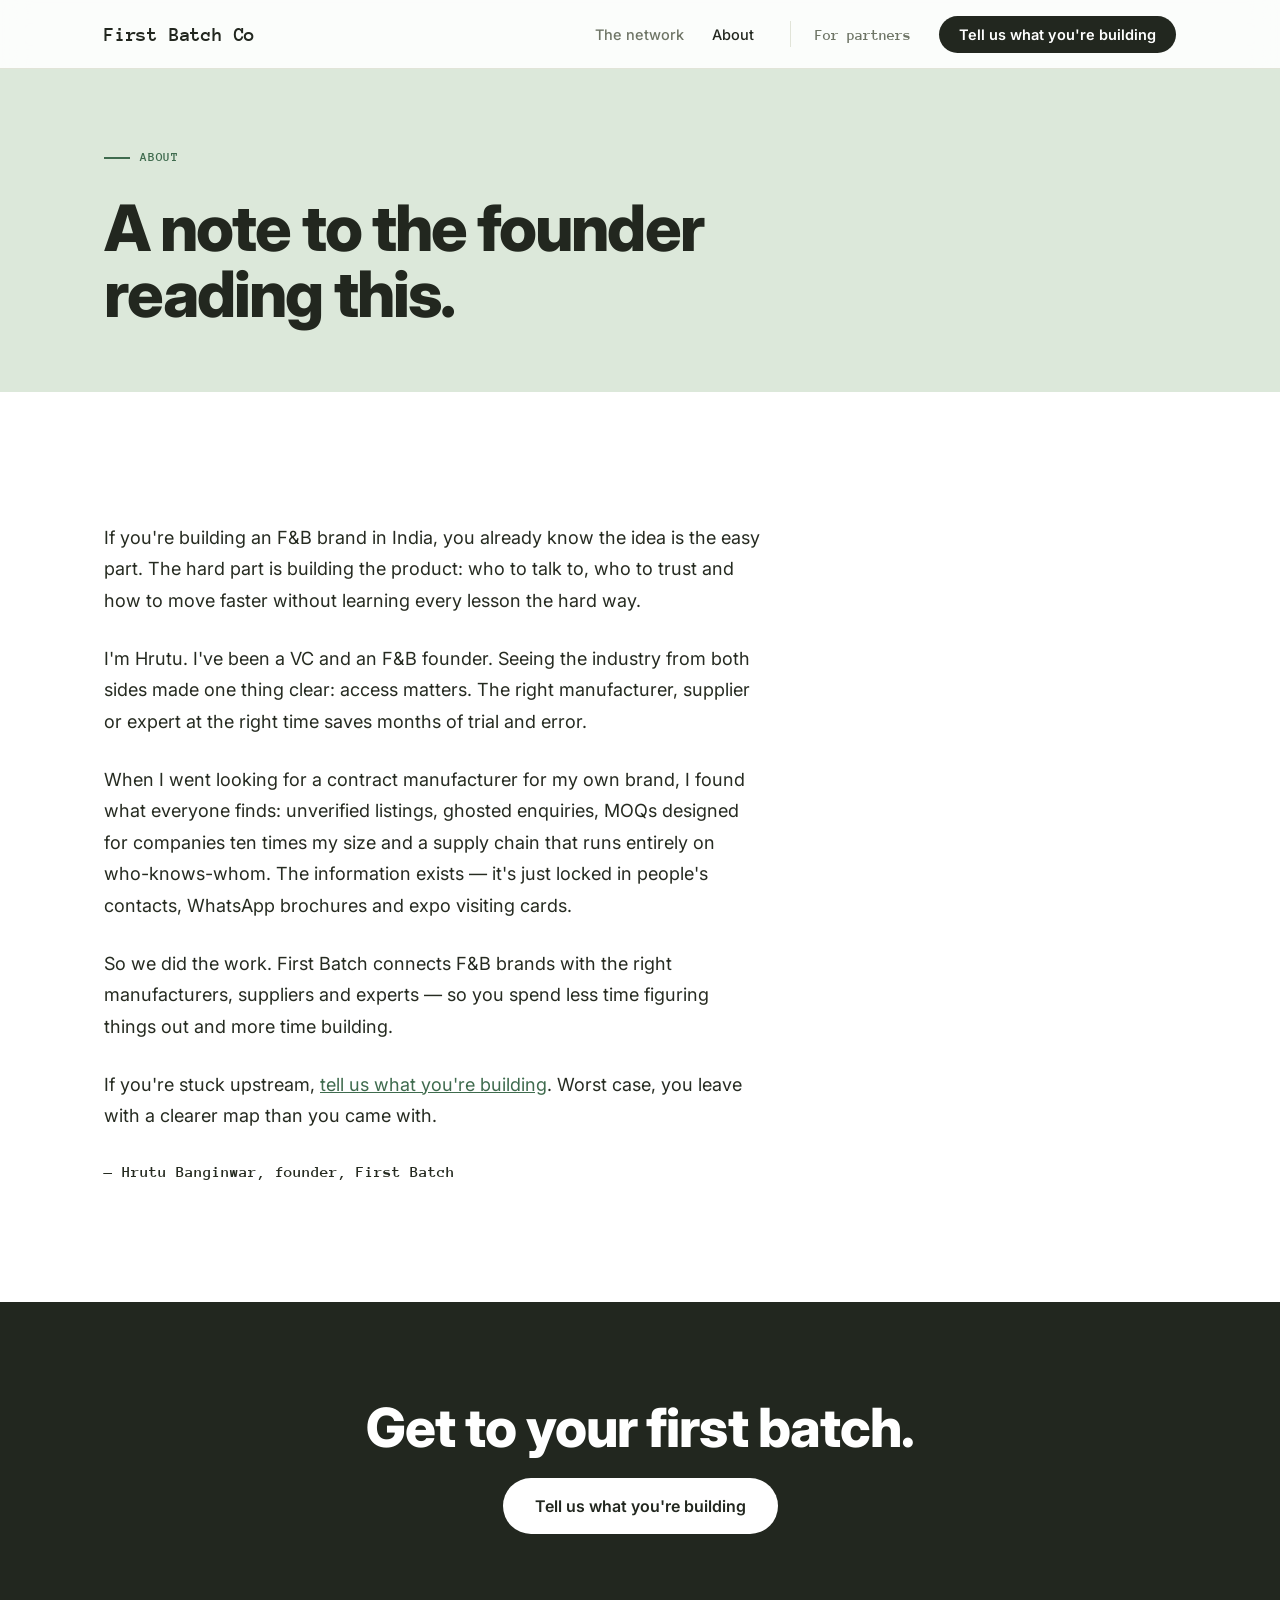
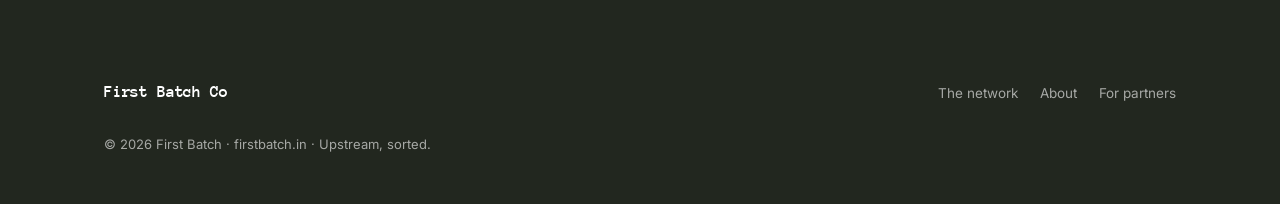
==== about.html @ 91beddd9 "Fresh Kitchen theme: sage/cream/clay palette + F&B hero illustration Reworks colors across all pages" ====
<!DOCTYPE html>
<html lang="en">
<head>
  <meta charset="UTF-8">
  <meta name="viewport" content="width=device-width, initial-scale=1.0">
  <title>About — First Batch</title>
  <meta name="description" content="Why First Batch exists — a note to the founder reading this.">
  <link rel="canonical" href="https://firstbatch.in/about">
  <link rel="preconnect" href="https://fonts.googleapis.com">
  <link rel="preconnect" href="https://fonts.gstatic.com" crossorigin>
  <link href="https://fonts.googleapis.com/css2?family=Anonymous+Pro:wght@400;700&family=Inter:wght@400;500;600;700;800&display=swap" rel="stylesheet">
  <link rel="stylesheet" href="style.css">
</head>
<body>

<nav class="nav">
  <div class="nav-inner">
    <a href="index.html" class="logo">First Batch Co</a>
    <button class="nav-toggle" onclick="toggleNav()" aria-label="Menu"><span></span><span></span><span></span></button>
    <ul class="nav-links" id="nav-links">
      <li><a href="network.html">The network</a></li>
      <li><a href="about.html" class="active">About</a></li>
      <li class="nav-partner"><a href="partners.html">For partners</a></li>
      <li><a href="start.html" class="nav-cta">Tell us what you're building</a></li>
    </ul>
  </div>
</nav>

<header class="hero page-hero">
  <div class="wrap">
    <div class="hero-kicker">About</div>
    <h1>A note to the founder reading this.</h1>
  </div>
</header>


<section class="section">
  <div class="wrap">
    <div class="prose">
      <p>If you're building an F&amp;B brand in India, you already know the idea is the easy part. The hard part is building the product: who to talk to, who to trust and how to move faster without learning every lesson the hard way.</p>
      <p>I'm Hrutu. I've been a VC and an F&amp;B founder. Seeing the industry from both sides made one thing clear: access matters. The right manufacturer, supplier or expert at the right time saves months of trial and error.</p>
      <p>When I went looking for a contract manufacturer for my own brand, I found what everyone finds: unverified listings, ghosted enquiries, MOQs designed for companies ten times my size and a supply chain that runs entirely on who-knows-whom. The information exists — it's just locked in people's contacts, WhatsApp brochures and expo visiting cards.</p>
      <p>So we did the work. First Batch connects F&amp;B brands with the right manufacturers, suppliers and experts — so you spend less time figuring things out and more time building.</p>
      <p>If you're stuck upstream, <a href="start.html" style="color:var(--accent)">tell us what you're building</a>. Worst case, you leave with a clearer map than you came with.</p>
      <p class="sig">— Hrutu Banginwar, founder, First Batch</p>
    </div>
  </div>
</section>

<section class="cta-band">
  <div class="wrap">
    <h2>Get to your first batch.</h2>
    <a href="start.html" class="btn btn-primary">Tell us what you're building</a>
  </div>
</section>

<footer class="footer">
  <div class="wrap footer-inner">
    <a href="index.html" class="logo">First Batch Co</a>
    <ul class="footer-links">
      <li><a href="network.html">The network</a></li>
      <li><a href="about.html">About</a></li>
      <li><a href="partners.html">For partners</a></li>
    </ul>
    <p class="footer-note">© 2026 First Batch · firstbatch.in · Upstream, sorted.</p>
  </div>
</footer>

<script src="app.js"></script>
</body>
</html>
---- style.css ----
/* ============================================================
   FIRST BATCH CO — style.css
   Type + hierarchy borrowed from grabbly.in (Inter, 800 heads,
   black on white/cream, pill buttons). Logo: Anonymous Pro.
   Theme: "Fresh Kitchen" — sage, cream, charcoal, clay accent.
   ============================================================ */

:root {
  --black:       #22271F;
  --text:        #262B21;
  --muted:       #6E7566;
  --border:      #E1E4D8;
  --white:       #FFFFFF;
  --cream:       #F5F3EA;   /* neutral for small UI bits (badges, row hover) */
  --coral:       #DCE8DA;   /* hero + section wash (sage) */
  --accent:      #3F6B4E;   /* sage green */
  --accent-soft: #E4EEE1;   /* light sage tint */
  --clay:        #9A5236;   /* cert badges, warm contrast to sage */
  --yellow:      #E3A93B;   /* turmeric — sparing highlight use */
  --butter:      #F1E7C9;   /* pillar tints */
  --peach:       #F3DAC9;
  --mint:        #DCEBDB;
  --lilac:       #DCE6E8;
  --radius-card: 20px;
  --radius-btn:  50px;
  --shadow:       0 2px 20px rgba(0,0,0,0.08);
  --shadow-hover: 0 16px 48px rgba(0,0,0,0.14);
  --font-body: 'Inter', -apple-system, BlinkMacSystemFont, sans-serif;
  --font-logo: 'Anonymous Pro', 'Courier New', monospace;
}

* { margin: 0; padding: 0; box-sizing: border-box; }
html { font-size: 16px; scroll-behavior: smooth; }

body {
  font-family: var(--font-body);
  color: var(--text);
  background: var(--white);
  line-height: 1.65;
  -webkit-font-smoothing: antialiased;
}

::selection { background: var(--black); color: var(--white); }

.wrap { max-width: 1120px; margin: 0 auto; padding: 0 24px; }

h1 { font-size: clamp(44px, 7.5vw, 84px); font-weight: 800; line-height: 1.04; letter-spacing: -0.03em; color: var(--black); }
h2 { font-size: clamp(32px, 4.5vw, 54px); font-weight: 800; line-height: 1.1; letter-spacing: -0.02em; color: var(--black); }
h3 { font-size: clamp(18px, 2vw, 22px); font-weight: 700; line-height: 1.25; color: var(--black); }
p  { font-size: 16px; line-height: 1.65; }

a { color: inherit; }
button { border: none; cursor: pointer; font-family: inherit; background: none; }
input, select, textarea { font-family: inherit; }

/* ── NAV ───────────────────────────────────────────────────── */
.nav {
  position: fixed; top: 0; left: 0; right: 0; z-index: 100;
  background: rgba(255,255,255,0.88);
  backdrop-filter: blur(14px);
  -webkit-backdrop-filter: blur(14px);
  border-bottom: 1px solid var(--border);
}
.nav-inner {
  max-width: 1120px; margin: 0 auto; padding: 0 24px;
  height: 68px; display: flex; align-items: center; justify-content: space-between;
}
.logo {
  font-family: var(--font-logo); font-weight: 700; font-size: 20px;
  color: var(--black); text-decoration: none; letter-spacing: -0.01em;
  white-space: nowrap;
}
.nav-links { display: flex; align-items: center; gap: 28px; list-style: none; }
.nav-links a {
  color: var(--muted); text-decoration: none; font-size: 14.5px; font-weight: 500;
  transition: color .15s;
}
.nav-links a:hover, .nav-links a.active { color: var(--black); }
.nav-cta {
  background: var(--black); color: var(--white) !important;
  padding: 10px 20px; border-radius: var(--radius-btn); font-weight: 600 !important;
  transition: transform .15s, background .15s !important;
}
.nav-cta:hover { background: #333; transform: translateY(-1px); }
.nav-partner {
  border-left: 1px solid var(--border);
  padding-left: 24px; margin-left: 8px;
}
.nav-partner a { font-family: var(--font-logo); font-weight: 700; }

.nav-toggle { display: none; width: 40px; height: 40px; position: relative; }
.nav-toggle span {
  display: block; width: 22px; height: 2px; background: var(--black);
  margin: 5px auto;
}

/* ── BUTTONS ───────────────────────────────────────────────── */
.btn {
  display: inline-block; font-weight: 600; font-size: 16px;
  text-decoration: none; border-radius: var(--radius-btn);
  padding: 15px 32px; transition: transform .15s, background .15s, box-shadow .15s;
}
.btn-primary { background: var(--black); color: var(--white); }
.btn-primary:hover { background: #333; transform: translateY(-2px); box-shadow: var(--shadow-hover); }
.btn-ghost {
  background: transparent; color: var(--black);
  box-shadow: inset 0 0 0 1.5px var(--black);
}
.btn-ghost:hover { background: var(--black); color: var(--white); }

/* ── HERO ──────────────────────────────────────────────────── */
.hero {
  background: var(--coral);
  padding: 160px 0 90px;
  border-bottom: none;
}
.hero .hero-sub { color: rgba(17,17,17,0.62); }
.hero-grid {
  display: grid; grid-template-columns: 1.15fr 0.85fr;
  gap: 48px; align-items: center;
}
.hero-kicker {
  display: inline-flex; align-items: center; gap: 10px;
  font-family: var(--font-logo);
  font-size: 13px; font-weight: 700; letter-spacing: 0.06em; text-transform: uppercase;
  color: var(--accent); margin-bottom: 26px;
}
.hero-kicker::before { content: ''; width: 26px; height: 2px; background: var(--accent); }
.hero h1 em { font-style: normal; color: var(--accent); }
.hero-sub {
  font-size: clamp(1.02rem, 1.8vw, 1.2rem); color: var(--muted);
  max-width: 600px; margin: 26px 0 38px;
}
.hero-actions { display: flex; gap: 14px; flex-wrap: wrap; }
.hero-art { display: flex; justify-content: center; }
.hero-art svg { width: 100%; max-width: 420px; height: auto; }

/* Page hero (inner pages) */
.page-hero { padding: 140px 0 64px; }
.page-hero h1 { font-size: clamp(38px, 5.5vw, 64px); max-width: 820px; }
.page-hero .hero-sub { margin-bottom: 0; }

/* ── SECTIONS ──────────────────────────────────────────────── */
.section { padding: 90px 0; }
.section-cream { background: var(--coral); }
.section-kicker {
  font-family: var(--font-logo);
  font-size: 13px; font-weight: 700; letter-spacing: 0.06em; text-transform: uppercase;
  color: var(--accent); margin-bottom: 16px;
}
.section h2 { max-width: 720px; margin-bottom: 18px; }
.section-lead { font-size: 1.12rem; color: var(--muted); max-width: 620px; margin-bottom: 28px; }
.pillar-note { margin-top: 32px; font-size: 1rem; color: var(--muted); }
.pillar-note a { color: var(--accent); font-weight: 600; text-decoration: none; }
.pillar-note a:hover { text-decoration: underline; }

/* ── PILLAR FLOW (homepage) ────────────────────────────────── */
.pillar-flow {
  display: grid; grid-template-columns: repeat(4, 1fr); gap: 18px; margin-top: 56px;
}
.pillar {
  background: var(--white); border: 1px solid var(--border); border-radius: var(--radius-card);
  padding: 30px 26px; position: relative; transition: box-shadow .2s, transform .2s;
}
.pillar:hover { box-shadow: var(--shadow-hover); transform: translateY(-4px); }
.pillar--butter { background: var(--butter); border: none; }
.pillar--peach  { background: var(--peach);  border: none; }
.pillar--mint   { background: var(--mint);   border: none; }
.pillar--lilac  { background: var(--lilac);  border: none; }
.pillar-icon { margin-bottom: 18px; }
.pillar-icon svg { width: 44px; height: 44px; }
.pillar-step {
  font-family: var(--font-logo); font-size: 12.5px; font-weight: 700;
  color: var(--accent); letter-spacing: 0.05em; margin-bottom: 10px;
}
.pillar h3 { font-size: 1.1rem; margin-bottom: 10px; }
.pillar p { font-size: 14px; color: var(--muted); line-height: 1.55; }
.pillar-arrow {
  position: absolute; right: -16px; top: 50%; transform: translateY(-50%);
  color: var(--accent); font-size: 18px; z-index: 2; font-weight: 700;
}

/* ── PROOF CARDS ───────────────────────────────────────────── */
.proof-grid { display: grid; grid-template-columns: repeat(3, 1fr); gap: 20px; margin-top: 52px; }
.proof-card {
  background: var(--white); border: 1px solid var(--border); border-radius: var(--radius-card);
  padding: 32px 28px; box-shadow: var(--shadow);
}
.proof-card.pillar--butter { background: var(--butter); border: none; }
.proof-card.pillar--peach  { background: var(--peach);  border: none; }
.proof-card.pillar--mint   { background: var(--mint);   border: none; }
.proof-card.pillar--lilac  { background: var(--lilac);  border: none; }
.proof-tag {
  display: inline-block; font-family: var(--font-logo);
  font-size: 12px; font-weight: 700; letter-spacing: 0.04em;
  text-transform: uppercase; color: var(--accent); background: var(--accent-soft);
  padding: 4px 12px; border-radius: var(--radius-btn); margin-bottom: 18px;
}
.proof-card h3 { font-size: 1.12rem; margin-bottom: 10px; }
.proof-card p { font-size: 14.5px; color: var(--muted); }

/* ── LANES (What We Do) ────────────────────────────────────── */
.lane {
  display: grid; grid-template-columns: 110px 1fr; gap: 32px;
  padding: 48px 0; border-top: 1px solid var(--border);
  align-items: start;
}
.lane:last-of-type { border-bottom: 1px solid var(--border); }
.lane-icon svg { width: 56px; height: 56px; }
.lane-num {
  font-family: var(--font-logo); font-size: 15px; font-weight: 700;
  color: var(--accent); margin-top: 10px;
}
.lane h3 { font-size: 1.55rem; font-weight: 800; letter-spacing: -0.01em; margin-bottom: 12px; }
.lane p { font-size: 1.05rem; color: var(--muted); max-width: 640px; }

/* ── STEPS (How It Works) ──────────────────────────────────── */
.steps { display: grid; grid-template-columns: repeat(3, 1fr); gap: 20px; margin-top: 56px; }
.step {
  background: var(--white); border: 1px solid var(--border); border-radius: var(--radius-card);
  padding: 36px 30px; box-shadow: var(--shadow);
}
.step-num {
  width: 46px; height: 46px; border-radius: 14px; background: var(--black);
  color: var(--white); font-family: var(--font-logo); font-weight: 700; font-size: 20px;
  display: flex; align-items: center; justify-content: center; margin-bottom: 22px;
}
.step h3 { font-size: 1.25rem; margin-bottom: 12px; }
.step p { font-size: 15px; color: var(--muted); }

.callout {
  margin-top: 48px; padding: 32px 36px; border-radius: var(--radius-card);
  background: var(--accent-soft); border: 1px solid #C9DDC6;
  font-size: 1.2rem; font-weight: 600; letter-spacing: -0.01em;
  color: var(--black); max-width: 760px;
}

/* ── STATS BAND ────────────────────────────────────────────── */
.stats-band {
  display: grid; grid-template-columns: repeat(4, 1fr); gap: 20px; margin-top: 52px;
}
.stat { border-left: 3px solid var(--accent); padding-left: 20px; }
.stat-num { font-family: var(--font-logo); font-size: 2.5rem; font-weight: 700; line-height: 1.1; color: var(--black); }
.stat-label { font-size: 14px; color: var(--muted); margin-top: 4px; }

/* ── META CHIPS ────────────────────────────────────────────── */
.meta-chips { display: flex; flex-wrap: wrap; gap: 10px; margin-top: 28px; }
.meta-chip {
  font-size: 13.5px; font-weight: 500; padding: 8px 16px; border-radius: var(--radius-btn);
  border: 1px solid var(--border); background: var(--white); color: var(--muted);
}

/* ── TABLE + DATABASE ──────────────────────────────────────── */
.db-toolbar {
  display: flex; align-items: center; justify-content: space-between;
  gap: 16px; flex-wrap: wrap; margin: 40px 0 18px;
}
.filters { display: flex; gap: 10px; flex-wrap: wrap; }
.filter-dropdown { position: relative; }
.filter-btn {
  font-size: 14px; font-weight: 500;
  background: var(--white); border: 1px solid var(--border); border-radius: var(--radius-btn);
  padding: 9px 18px; display: flex; align-items: center; gap: 8px;
  transition: border-color .15s;
}
.filter-btn:hover, .filter-btn.active { border-color: var(--black); }
.filter-badge {
  background: var(--accent); color: var(--white); font-size: 11px; font-weight: 700;
  border-radius: var(--radius-btn); padding: 1px 7px;
}
.fchev { font-size: 10px; color: var(--muted); }
.filter-panel {
  display: none; position: absolute; top: calc(100% + 8px); left: 0; z-index: 50;
  background: var(--white); border: 1px solid var(--border); border-radius: 14px;
  box-shadow: var(--shadow-hover); padding: 8px; min-width: 230px;
  max-height: 320px; overflow-y: auto;
}
.filter-panel.open { display: block; }
.filter-item {
  display: flex; align-items: center; gap: 10px; padding: 8px 12px;
  font-size: 14px; border-radius: 8px; cursor: pointer;
}
.filter-item:hover { background: var(--cream); }
.filter-checkbox {
  width: 16px; height: 16px; border: 1.5px solid var(--border); border-radius: 4px;
  flex-shrink: 0; transition: background .1s, border-color .1s;
}
.filter-item.selected .filter-checkbox { background: var(--accent); border-color: var(--accent); }
.count-label { font-size: 14px; color: var(--muted); }

.table-wrap {
  position: relative; background: var(--white); border: 1px solid var(--border);
  border-radius: var(--radius-card); overflow: auto; max-height: 640px;
}
.table-locked { max-height: 460px; overflow: hidden; }
.table-locked table { filter: blur(5px); pointer-events: none; user-select: none; }

table { width: 100%; border-collapse: collapse; font-size: 13.5px; min-width: 1000px; }
thead th {
  position: sticky; top: 0; background: var(--black); color: var(--white);
  font-family: var(--font-logo); font-size: 12px; font-weight: 700;
  letter-spacing: 0.05em; text-transform: uppercase;
  text-align: left; padding: 14px 16px; white-space: nowrap; z-index: 5;
}
tbody td { padding: 14px 16px; border-top: 1px solid var(--border); vertical-align: top; }
tbody tr:hover { background: var(--cream); }
.td-name { font-weight: 600; min-width: 180px; }
.td-location { white-space: nowrap; }
.td-website a { color: var(--accent); text-decoration: none; }
.td-website a:hover { text-decoration: underline; }

.badge {
  display: inline-block; font-size: 11.5px; font-weight: 500;
  background: var(--cream); border: 1px solid var(--border);
  border-radius: var(--radius-btn); padding: 2px 9px; margin: 2px 3px 2px 0; white-space: nowrap;
}
.badge.type { background: var(--accent-soft); border-color: transparent; color: var(--accent); font-weight: 600; }
.badge.cert { background: #F4E9E1; border-color: #E3CFC2; color: var(--clay); }

#table-loading { padding: 60px; text-align: center; color: var(--muted); }

.lock-overlay {
  position: absolute; inset: 0; z-index: 10;
  display: flex; flex-direction: column; align-items: center; justify-content: center;
  gap: 18px; text-align: center; padding: 32px;
  background: linear-gradient(180deg, rgba(245,243,234,0.3), rgba(245,243,234,0.94) 70%);
}
.lock-overlay.hidden { display: none; }
.lock-overlay h3 { font-size: 1.5rem; font-weight: 800; }
.lock-overlay p { color: var(--muted); max-width: 400px; font-size: 15px; }

/* ── MODAL ─────────────────────────────────────────────────── */
.modal-overlay {
  position: fixed; inset: 0; z-index: 200; display: none;
  align-items: center; justify-content: center; padding: 24px;
  background: rgba(17,17,17,0.55); backdrop-filter: blur(6px);
}
.modal-overlay.active { display: flex; }
.modal {
  background: var(--white); border-radius: var(--radius-card); padding: 40px;
  width: 100%; max-width: 460px; position: relative;
}
.modal h4 { font-size: 1.5rem; font-weight: 800; letter-spacing: -0.01em; margin-bottom: 6px; }
.modal-sub { font-size: 14.5px; color: var(--muted); margin-bottom: 24px; }
.modal-close {
  position: absolute; top: 18px; right: 18px;
  font-size: 22px; color: var(--muted); line-height: 1;
}

/* ── FORMS ─────────────────────────────────────────────────── */
.field { margin-bottom: 18px; }
.field label { display: block; font-size: 13.5px; font-weight: 600; margin-bottom: 7px; }
.input-field, .field textarea, .field select {
  width: 100%; font-size: 15px;
  padding: 12px 14px; border: 1.5px solid var(--border); border-radius: 12px;
  background: var(--white); transition: border-color .15s; color: var(--text);
}
.input-field:focus, .field textarea:focus, .field select:focus {
  outline: none; border-color: var(--black);
}
.input-field.has-error { border-color: #C0392B; }
.field-error { display: none; font-size: 12.5px; color: #C0392B; margin-top: 5px; }
.field-error.show { display: block; }
.btn-submit { width: 100%; margin-top: 6px; }
.hp-wrap {
  position: absolute; left: -9999px; top: auto;
  width: 1px; height: 1px; overflow: hidden;
}
.btn-submit:disabled { opacity: 0.6; cursor: default; transform: none; }

.success-state { text-align: center; padding: 24px 0; }
.success-check {
  width: 56px; height: 56px; border-radius: 50%; background: var(--accent);
  color: var(--white); font-size: 26px; display: flex; align-items: center;
  justify-content: center; margin: 0 auto 18px;
}
.success-state h4 { font-size: 1.4rem; font-weight: 800; margin-bottom: 6px; }
.success-state p { color: var(--muted); font-size: 15px; }

.form-card {
  background: var(--white); border: 1px solid var(--border); border-radius: var(--radius-card);
  padding: 44px; max-width: 620px; margin-top: 48px; box-shadow: var(--shadow);
}

/* ── PROSE (About) ─────────────────────────────────────────── */
.prose { max-width: 660px; margin-top: 40px; }
.prose p { font-size: 1.13rem; line-height: 1.75; margin-bottom: 26px; }
.prose .sig { font-family: var(--font-logo); font-weight: 700; font-size: 1.02rem; }

/* ── CTA BAND ──────────────────────────────────────────────── */
.cta-band {
  background: var(--black); color: var(--white);
  padding: 96px 0; text-align: center;
}
.cta-band h2 { color: var(--white); margin: 0 auto 20px; }
.cta-band p { color: rgba(255,255,255,0.65); font-size: 1.1rem; max-width: 480px; margin: 0 auto 36px; }
.cta-band .btn-primary { background: var(--white); color: var(--black); }
.cta-band .btn-primary:hover { background: var(--cream); }

/* ── FOOTER ────────────────────────────────────────────────── */
.footer { background: var(--black); color: rgba(255,255,255,0.6); padding: 48px 0; }
.footer .logo { color: var(--white); font-size: 17px; }
.footer-inner { display: flex; justify-content: space-between; align-items: center; flex-wrap: wrap; gap: 20px; }
.footer-links { display: flex; gap: 22px; list-style: none; }
.footer-links a { color: rgba(255,255,255,0.6); text-decoration: none; font-size: 13.5px; }
.footer-links a:hover { color: var(--white); }
.footer-note { font-size: 13px; width: 100%; margin-top: 8px; }

/* ── RESPONSIVE ────────────────────────────────────────────── */
@media (max-width: 900px) {
  .pillar-flow, .steps, .proof-grid { grid-template-columns: 1fr 1fr; }
  .pillar-arrow { display: none; }
  .stats-band { grid-template-columns: 1fr 1fr; gap: 32px 20px; }
  .hero-grid { grid-template-columns: 1fr; }
  .hero-art { order: -1; }
  .hero-art svg { max-width: 300px; }
}

@media (max-width: 640px) {
  .nav-links {
    display: none; position: absolute; top: 68px; left: 0; right: 0;
    background: var(--white); flex-direction: column; align-items: flex-start;
    padding: 20px 24px 28px; gap: 18px; border-bottom: 1px solid var(--border);
  }
  .nav-links.open { display: flex; }
  .nav-toggle { display: block; }
  .nav-partner { border-left: none; padding-left: 0; margin-left: 0; }
  .pillar-flow, .steps, .proof-grid { grid-template-columns: 1fr; }
  .lane { grid-template-columns: 1fr; gap: 12px; padding: 36px 0; }
  .hero { padding: 120px 0 64px; }
  .page-hero { padding: 110px 0 48px; }
  .section { padding: 64px 0; }
  .form-card { padding: 28px 22px; }
  .modal { padding: 30px 22px; }
}
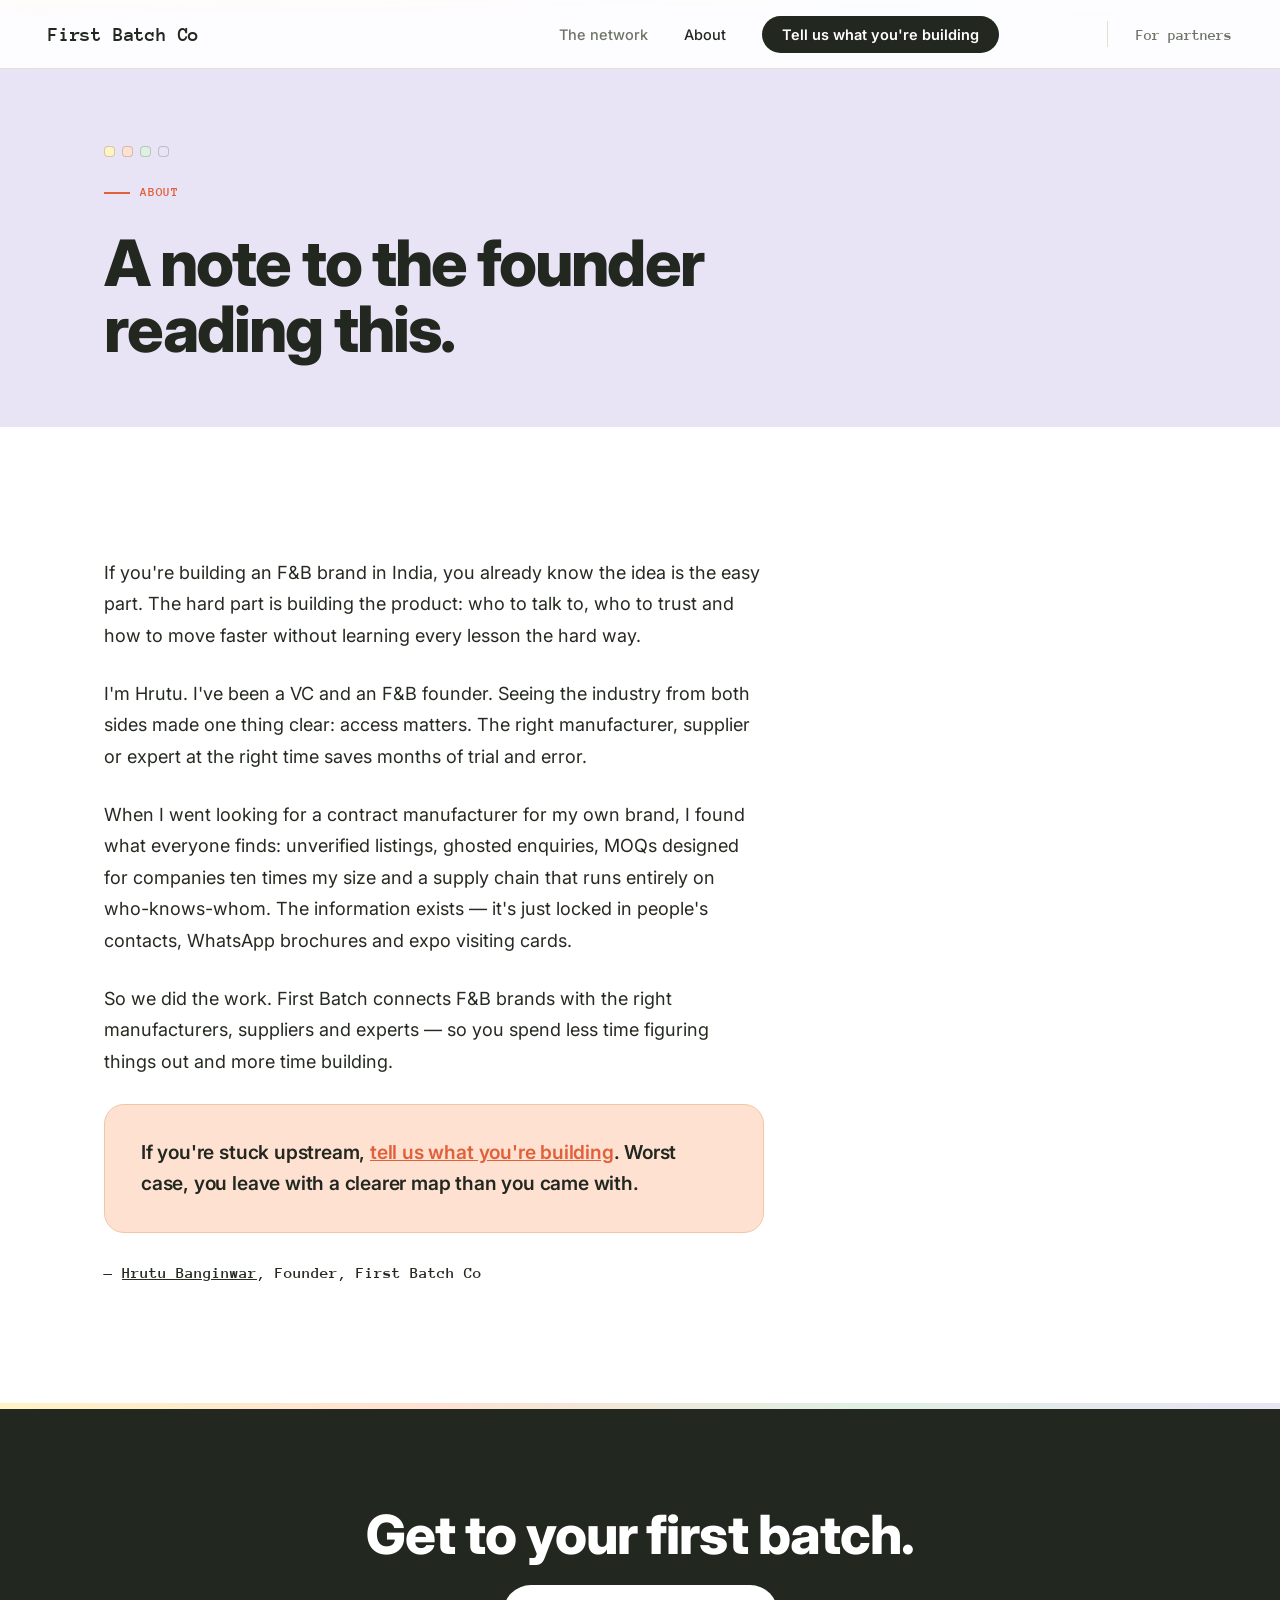
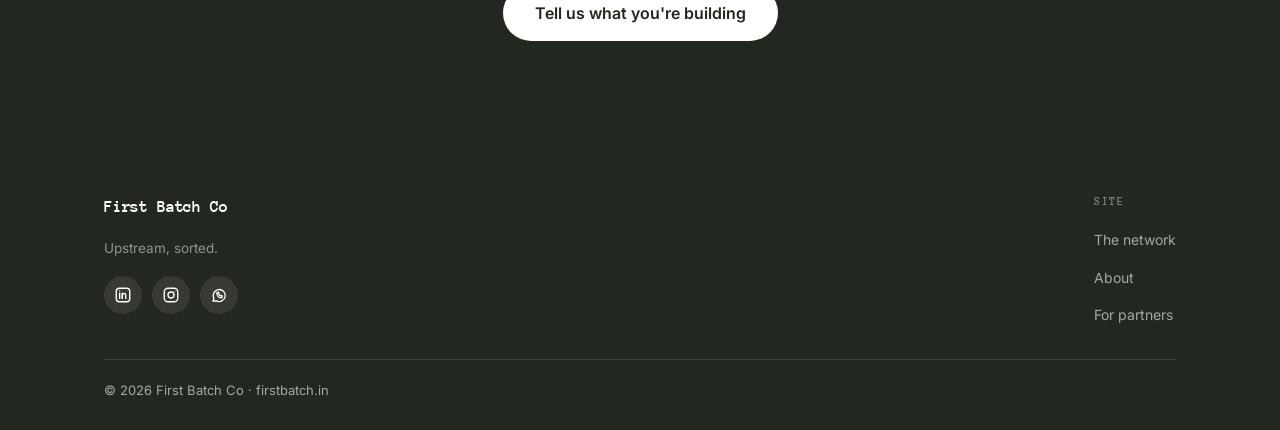
==== commit c876ce74: "Mixed Batch theme: four-color palette, redesigned hero, nav/footer restructure - Rebuild palette aro" ====
--- a/about.html
+++ b/about.html
@@ -20,14 +20,15 @@
     <ul class="nav-links" id="nav-links">
       <li><a href="network.html">The network</a></li>
       <li><a href="about.html" class="active">About</a></li>
+      <li><a href="start.html" class="nav-cta">Tell us what you're building</a></li>
       <li class="nav-partner"><a href="partners.html">For partners</a></li>
-      <li><a href="start.html" class="nav-cta">Tell us what you're building</a></li>
     </ul>
   </div>
 </nav>
 
-<header class="hero page-hero">
+<header class="hero page-hero wash-lilac">
   <div class="wrap">
+    <div class="mix-dots"><span></span><span></span><span></span><span></span></div>
     <div class="hero-kicker">About</div>
     <h1>A note to the founder reading this.</h1>
   </div>
@@ -41,8 +42,8 @@
       <p>I'm Hrutu. I've been a VC and an F&amp;B founder. Seeing the industry from both sides made one thing clear: access matters. The right manufacturer, supplier or expert at the right time saves months of trial and error.</p>
       <p>When I went looking for a contract manufacturer for my own brand, I found what everyone finds: unverified listings, ghosted enquiries, MOQs designed for companies ten times my size and a supply chain that runs entirely on who-knows-whom. The information exists — it's just locked in people's contacts, WhatsApp brochures and expo visiting cards.</p>
       <p>So we did the work. First Batch connects F&amp;B brands with the right manufacturers, suppliers and experts — so you spend less time figuring things out and more time building.</p>
-      <p>If you're stuck upstream, <a href="start.html" style="color:var(--accent)">tell us what you're building</a>. Worst case, you leave with a clearer map than you came with.</p>
-      <p class="sig">— Hrutu Banginwar, founder, First Batch</p>
+      <div class="callout" style="margin: 8px 0 26px;">If you're stuck upstream, <a href="start.html" style="color:var(--accent)">tell us what you're building</a>. Worst case, you leave with a clearer map than you came with.</div>
+      <p class="sig">— <a href="https://www.linkedin.com/in/hrutu-banginwar/" target="_blank" rel="noopener" style="color:inherit">Hrutu Banginwar</a>, Founder, First Batch Co</p>
     </div>
   </div>
 </section>
@@ -55,14 +56,33 @@
 </section>
 
 <footer class="footer">
-  <div class="wrap footer-inner">
-    <a href="index.html" class="logo">First Batch Co</a>
-    <ul class="footer-links">
-      <li><a href="network.html">The network</a></li>
-      <li><a href="about.html">About</a></li>
-      <li><a href="partners.html">For partners</a></li>
-    </ul>
-    <p class="footer-note">© 2026 First Batch · firstbatch.in · Upstream, sorted.</p>
+  <div class="wrap">
+    <div class="footer-inner">
+      <div class="footer-brand">
+        <a href="index.html" class="logo">First Batch Co</a>
+        <p class="footer-tag">Upstream, sorted.</p>
+        <div class="footer-social">
+          <a href="https://www.linkedin.com/in/hrutu-banginwar/" target="_blank" rel="noopener" class="social-chip chip-linkedin" aria-label="LinkedIn">
+            <svg viewBox="0 0 24 24" fill="none" stroke="currentColor" stroke-width="1.8" stroke-linecap="round" stroke-linejoin="round"><rect x="3" y="3" width="18" height="18" rx="4"/><line x1="7.5" y1="9.5" x2="7.5" y2="16.5"/><circle cx="7.5" cy="6.5" r="0.9" fill="currentColor" stroke="none"/><path d="M11 16.5v-4.2a2.3 2.3 0 0 1 4.6 0v4.2"/><line x1="11" y1="9.5" x2="11" y2="16.5"/></svg>
+          </a>
+          <a href="https://www.instagram.com/hrutu.firstbatch/" target="_blank" rel="noopener" class="social-chip chip-instagram" aria-label="Instagram">
+            <svg viewBox="0 0 24 24" fill="none" stroke="currentColor" stroke-width="1.8" stroke-linecap="round" stroke-linejoin="round"><rect x="3" y="3" width="18" height="18" rx="5"/><circle cx="12" cy="12" r="4"/><circle cx="17" cy="7" r="0.8" fill="currentColor" stroke="none"/></svg>
+          </a>
+          <a href="https://wa.me/918010231914" target="_blank" rel="noopener" class="social-chip chip-whatsapp" aria-label="WhatsApp">
+            <svg viewBox="0 0 24 24" fill="none" stroke="currentColor" stroke-width="1.8" stroke-linecap="round" stroke-linejoin="round"><path d="M4 20l1.2-3.6A8 8 0 1 1 8.6 19.8L4 20Z"/><path d="M9.2 9.6c0 3.4 2.7 6.1 6 6.1c.4 0 .7-.2.8-.6l.3-1c.1-.4-.1-.7-.4-.9l-1-.6c-.3-.2-.7-.1-.9.1l-.3.4c-.9-.5-1.6-1.2-2.1-2.1l.4-.3c.2-.2.3-.6.1-.9l-.6-1c-.2-.3-.5-.5-.9-.4l-1 .3c-.4.1-.6.4-.6.8Z"/></svg>
+          </a>
+        </div>
+      </div>
+      <div>
+        <div class="footer-nav-title">Site</div>
+        <ul class="footer-links">
+          <li><a href="network.html">The network</a></li>
+          <li><a href="about.html">About</a></li>
+          <li><a href="partners.html">For partners</a></li>
+        </ul>
+      </div>
+    </div>
+    <p class="footer-note">© 2026 First Batch Co · firstbatch.in</p>
   </div>
 </footer>
 
--- a/style.css
+++ b/style.css
@@ -2,25 +2,32 @@
    FIRST BATCH CO — style.css
    Type + hierarchy borrowed from grabbly.in (Inter, 800 heads,
    black on white/cream, pill buttons). Logo: Anonymous Pro.
-   Theme: "Fresh Kitchen" — sage, cream, charcoal, clay accent.
+   Theme: "Mixed Batch" — four vivid tints (butter/peach/mint/
+   lilac) used as the theme across all pages, not one repeated
+   accent. Each page/section picks one of the four washes;
+   pillar cards and hero imagery show all four together.
    ============================================================ */
 
 :root {
   --black:       #22271F;
   --text:        #262B21;
   --muted:       #6E7566;
-  --border:      #E1E4D8;
+  --border:      #E7E0CC;
   --white:       #FFFFFF;
-  --cream:       #F5F3EA;   /* neutral for small UI bits (badges, row hover) */
-  --coral:       #DCE8DA;   /* hero + section wash (sage) */
-  --accent:      #3F6B4E;   /* sage green */
-  --accent-soft: #E4EEE1;   /* light sage tint */
-  --clay:        #9A5236;   /* cert badges, warm contrast to sage */
-  --yellow:      #E3A93B;   /* turmeric — sparing highlight use */
-  --butter:      #F1E7C9;   /* pillar tints */
-  --peach:       #F3DAC9;
-  --mint:        #DCEBDB;
-  --lilac:       #DCE6E8;
+  --cream:       #FCF8ED;   /* neutral for small UI bits (badges, row hover) */
+  --coral:       #FFE1D1;   /* legacy alias, kept = peach */
+  --accent:      #E0603A;   /* generic inline links / default kicker */
+  --accent-soft: #FFE1D1;   /* light peach tint */
+  --clay:        #9A5236;   /* cert badges */
+  --yellow:      #FFDE45;
+  --butter:      #FFF3C4;   /* the four core tints — used as page/section washes */
+  --peach:       #FFE1D1;
+  --mint:        #DFF0E2;
+  --lilac:       #E8E3F5;
+  --accent-butter: #C9971A; /* mustard */
+  --accent-peach:  #E0603A; /* coral/tomato */
+  --accent-mint:   #2F8F5B; /* grass green */
+  --accent-lilac:  #7C6BC4; /* violet */
   --radius-card: 20px;
   --radius-btn:  50px;
   --shadow:       0 2px 20px rgba(0,0,0,0.08);
@@ -54,43 +61,108 @@
 input, select, textarea { font-family: inherit; }
 
 /* ── NAV ───────────────────────────────────────────────────── */
+/* ================= NAVBAR ================= */
+
 .nav {
-  position: fixed; top: 0; left: 0; right: 0; z-index: 100;
+  position: fixed;
+  top: 0;
+  left: 0;
+  right: 0;
+  z-index: 100;
   background: rgba(255,255,255,0.88);
   backdrop-filter: blur(14px);
   -webkit-backdrop-filter: blur(14px);
   border-bottom: 1px solid var(--border);
 }
-.nav-inner {
-  max-width: 1120px; margin: 0 auto; padding: 0 24px;
-  height: 68px; display: flex; align-items: center; justify-content: space-between;
-}
+
+.nav-inner{
+    width:100%;
+    max-width:none;
+    height:68px;
+
+    display:flex;
+    align-items:center;
+
+    padding:0 48px;
+}
+
 .logo {
-  font-family: var(--font-logo); font-weight: 700; font-size: 20px;
-  color: var(--black); text-decoration: none; letter-spacing: -0.01em;
+  font-family: var(--font-logo);
+  font-weight: 700;
+  font-size: 20px;
+  color: var(--black);
+  text-decoration: none;
+  letter-spacing: -0.01em;
   white-space: nowrap;
-}
-.nav-links { display: flex; align-items: center; gap: 28px; list-style: none; }
+  margin-right: auto;
+}
+
+.nav-links{
+    display:flex;
+    align-items:center;
+    list-style:none;
+
+    flex:1;
+
+    justify-content:flex-end;
+
+    gap:36px;
+
+    margin:0;
+    padding:0;
+    margin-left:220px;
+}
+
 .nav-links a {
-  color: var(--muted); text-decoration: none; font-size: 14.5px; font-weight: 500;
+  color: var(--muted);
+  text-decoration: none;
+  font-size: 14.5px;
+  font-weight: 500;
   transition: color .15s;
 }
-.nav-links a:hover, .nav-links a.active { color: var(--black); }
+
+.nav-links a:hover,
+.nav-links a.active {
+  color: var(--black);
+}
+
 .nav-cta {
-  background: var(--black); color: var(--white) !important;
-  padding: 10px 20px; border-radius: var(--radius-btn); font-weight: 600 !important;
+  background: var(--black);
+  color: var(--white) !important;
+  padding: 10px 20px;
+  border-radius: var(--radius-btn);
+  font-weight: 600 !important;
   transition: transform .15s, background .15s !important;
 }
-.nav-cta:hover { background: #333; transform: translateY(-1px); }
-.nav-partner {
-  border-left: 1px solid var(--border);
-  padding-left: 24px; margin-left: 8px;
-}
-.nav-partner a { font-family: var(--font-logo); font-weight: 700; }
-
-.nav-toggle { display: none; width: 40px; height: 40px; position: relative; }
+
+.nav-cta:hover {
+  background: #333;
+  transform: translateY(-1px);
+}
+
+.nav-partner{
+    margin-left:72px;
+    padding-left:28px;
+    border-left:1px solid var(--border);
+}
+
+.nav-partner a {
+  font-family: var(--font-logo);
+  font-weight: 700;
+}
+
+.nav-toggle {
+  display: none;
+  width: 40px;
+  height: 40px;
+  position: relative;
+}
+
 .nav-toggle span {
-  display: block; width: 22px; height: 2px; background: var(--black);
+  display: block;
+  width: 22px;
+  height: 2px;
+  background: var(--black);
   margin: 5px auto;
 }
 
@@ -110,11 +182,20 @@
 
 /* ── HERO ──────────────────────────────────────────────────── */
 .hero {
-  background: var(--coral);
+  background: var(--cream);
   padding: 160px 0 90px;
   border-bottom: none;
-}
-.hero .hero-sub { color: rgba(17,17,17,0.62); }
+  border-top: 6px solid;
+  border-image: linear-gradient(90deg, var(--butter), var(--peach), var(--mint), var(--lilac)) 1;
+}
+/* inner pages keep a tinted hero via wash-* classes */
+.hero .hero-sub { color: var(--muted); }
+.mix-dots { display: flex; gap: 7px; margin: 0 0 18px; }
+.mix-dots span { width: 11px; height: 11px; border-radius: 4px; border: 1px solid rgba(34,39,31,0.2); }
+.mix-dots span:nth-child(1) { background: var(--butter); }
+.mix-dots span:nth-child(2) { background: var(--peach); }
+.mix-dots span:nth-child(3) { background: var(--mint); }
+.mix-dots span:nth-child(4) { background: var(--lilac); }
 .hero-grid {
   display: grid; grid-template-columns: 1.15fr 0.85fr;
   gap: 48px; align-items: center;
@@ -140,9 +221,16 @@
 .page-hero h1 { font-size: clamp(38px, 5.5vw, 64px); max-width: 820px; }
 .page-hero .hero-sub { margin-bottom: 0; }
 
+/* Wash utilities — each page/section picks one of the four tints
+   instead of the whole site sharing a single accent wash. */
+.wash-butter { background: var(--butter) !important; }
+.wash-peach  { background: var(--peach)  !important; }
+.wash-mint   { background: var(--mint)   !important; }
+.wash-lilac  { background: var(--lilac)  !important; }
+
 /* ── SECTIONS ──────────────────────────────────────────────── */
 .section { padding: 90px 0; }
-.section-cream { background: var(--coral); }
+.section-cream { background: var(--cream); }
 .section-kicker {
   font-family: var(--font-logo);
   font-size: 13px; font-weight: 700; letter-spacing: 0.06em; text-transform: uppercase;
@@ -179,6 +267,11 @@
   position: absolute; right: -16px; top: 50%; transform: translateY(-50%);
   color: var(--accent); font-size: 18px; z-index: 2; font-weight: 700;
 }
+/* each pillar keeps its own accent instead of one repeated green */
+.pillar--butter .pillar-step, .pillar--butter .pillar-arrow { color: var(--accent-butter); }
+.pillar--peach  .pillar-step, .pillar--peach  .pillar-arrow { color: var(--accent-peach); }
+.pillar--mint   .pillar-step, .pillar--mint   .pillar-arrow { color: var(--accent-mint); }
+.pillar--lilac  .pillar-step, .pillar--lilac  .pillar-arrow { color: var(--accent-lilac); }
 
 /* ── PROOF CARDS ───────────────────────────────────────────── */
 .proof-grid { display: grid; grid-template-columns: repeat(3, 1fr); gap: 20px; margin-top: 52px; }
@@ -230,7 +323,7 @@
 
 .callout {
   margin-top: 48px; padding: 32px 36px; border-radius: var(--radius-card);
-  background: var(--accent-soft); border: 1px solid #C9DDC6;
+  background: var(--peach); border: 1px solid #F2C6A5;
   font-size: 1.2rem; font-weight: 600; letter-spacing: -0.01em;
   color: var(--black); max-width: 760px;
 }
@@ -240,6 +333,10 @@
   display: grid; grid-template-columns: repeat(4, 1fr); gap: 20px; margin-top: 52px;
 }
 .stat { border-left: 3px solid var(--accent); padding-left: 20px; }
+.stat:nth-child(4n+1) { border-color: var(--accent-butter); }
+.stat:nth-child(4n+2) { border-color: var(--accent-mint); }
+.stat:nth-child(4n+3) { border-color: var(--accent-lilac); }
+.stat:nth-child(4n)   { border-color: var(--accent-peach); }
 .stat-num { font-family: var(--font-logo); font-size: 2.5rem; font-weight: 700; line-height: 1.1; color: var(--black); }
 .stat-label { font-size: 14px; color: var(--muted); margin-top: 4px; }
 
@@ -247,7 +344,7 @@
 .meta-chips { display: flex; flex-wrap: wrap; gap: 10px; margin-top: 28px; }
 .meta-chip {
   font-size: 13.5px; font-weight: 500; padding: 8px 16px; border-radius: var(--radius-btn);
-  border: 1px solid var(--border); background: var(--white); color: var(--muted);
+  border: 1.5px solid var(--black); background: var(--cream); color: var(--text);
 }
 
 /* ── TABLE + DATABASE ──────────────────────────────────────── */
@@ -391,6 +488,7 @@
 .cta-band {
   background: var(--black); color: var(--white);
   padding: 96px 0; text-align: center;
+  border-top: 6px solid; border-image: linear-gradient(90deg, var(--butter), var(--peach), var(--mint), var(--lilac)) 1;
 }
 .cta-band h2 { color: var(--white); margin: 0 auto 20px; }
 .cta-band p { color: rgba(255,255,255,0.65); font-size: 1.1rem; max-width: 480px; margin: 0 auto 36px; }
@@ -398,13 +496,32 @@
 .cta-band .btn-primary:hover { background: var(--cream); }
 
 /* ── FOOTER ────────────────────────────────────────────────── */
-.footer { background: var(--black); color: rgba(255,255,255,0.6); padding: 48px 0; }
+.footer { background: var(--black); color: rgba(255,255,255,0.6); padding: 56px 0 28px; }
 .footer .logo { color: var(--white); font-size: 17px; }
-.footer-inner { display: flex; justify-content: space-between; align-items: center; flex-wrap: wrap; gap: 20px; }
-.footer-links { display: flex; gap: 22px; list-style: none; }
-.footer-links a { color: rgba(255,255,255,0.6); text-decoration: none; font-size: 13.5px; }
+.footer-inner {
+  display: flex; justify-content: space-between; align-items: flex-start; flex-wrap: wrap;
+  gap: 40px; padding-bottom: 32px; border-bottom: 1px solid rgba(255,255,255,0.12);
+}
+.footer-brand { display: flex; flex-direction: column; gap: 16px; }
+.footer-tag { font-size: 13.5px; color: rgba(255,255,255,0.5); }
+.footer-social { display: flex; gap: 10px; }
+.social-chip {
+  width: 38px; height: 38px; border-radius: 50%; display: flex; align-items: center; justify-content: center;
+  background: rgba(255,255,255,0.09); color: var(--white); transition: background .15s, transform .15s, color .15s;
+}
+.social-chip svg { width: 18px; height: 18px; }
+.social-chip:hover { transform: translateY(-3px); }
+.social-chip.chip-linkedin:hover { background: var(--lilac); color: var(--black); }
+.social-chip.chip-instagram:hover { background: var(--peach); color: var(--black); }
+.social-chip.chip-whatsapp:hover { background: var(--mint); color: var(--black); }
+.footer-nav-title {
+  font-family: var(--font-logo); font-size: 11.5px; font-weight: 700; letter-spacing: 0.06em;
+  text-transform: uppercase; color: rgba(255,255,255,0.4); margin-bottom: 14px;
+}
+.footer-links { display: flex; flex-direction: column; gap: 11px; list-style: none; }
+.footer-links a { color: rgba(255,255,255,0.6); text-decoration: none; font-size: 14px; }
 .footer-links a:hover { color: var(--white); }
-.footer-note { font-size: 13px; width: 100%; margin-top: 8px; }
+.footer-note { font-size: 13px; margin-top: 20px; }
 
 /* ── RESPONSIVE ────────────────────────────────────────────── */
 @media (max-width: 900px) {
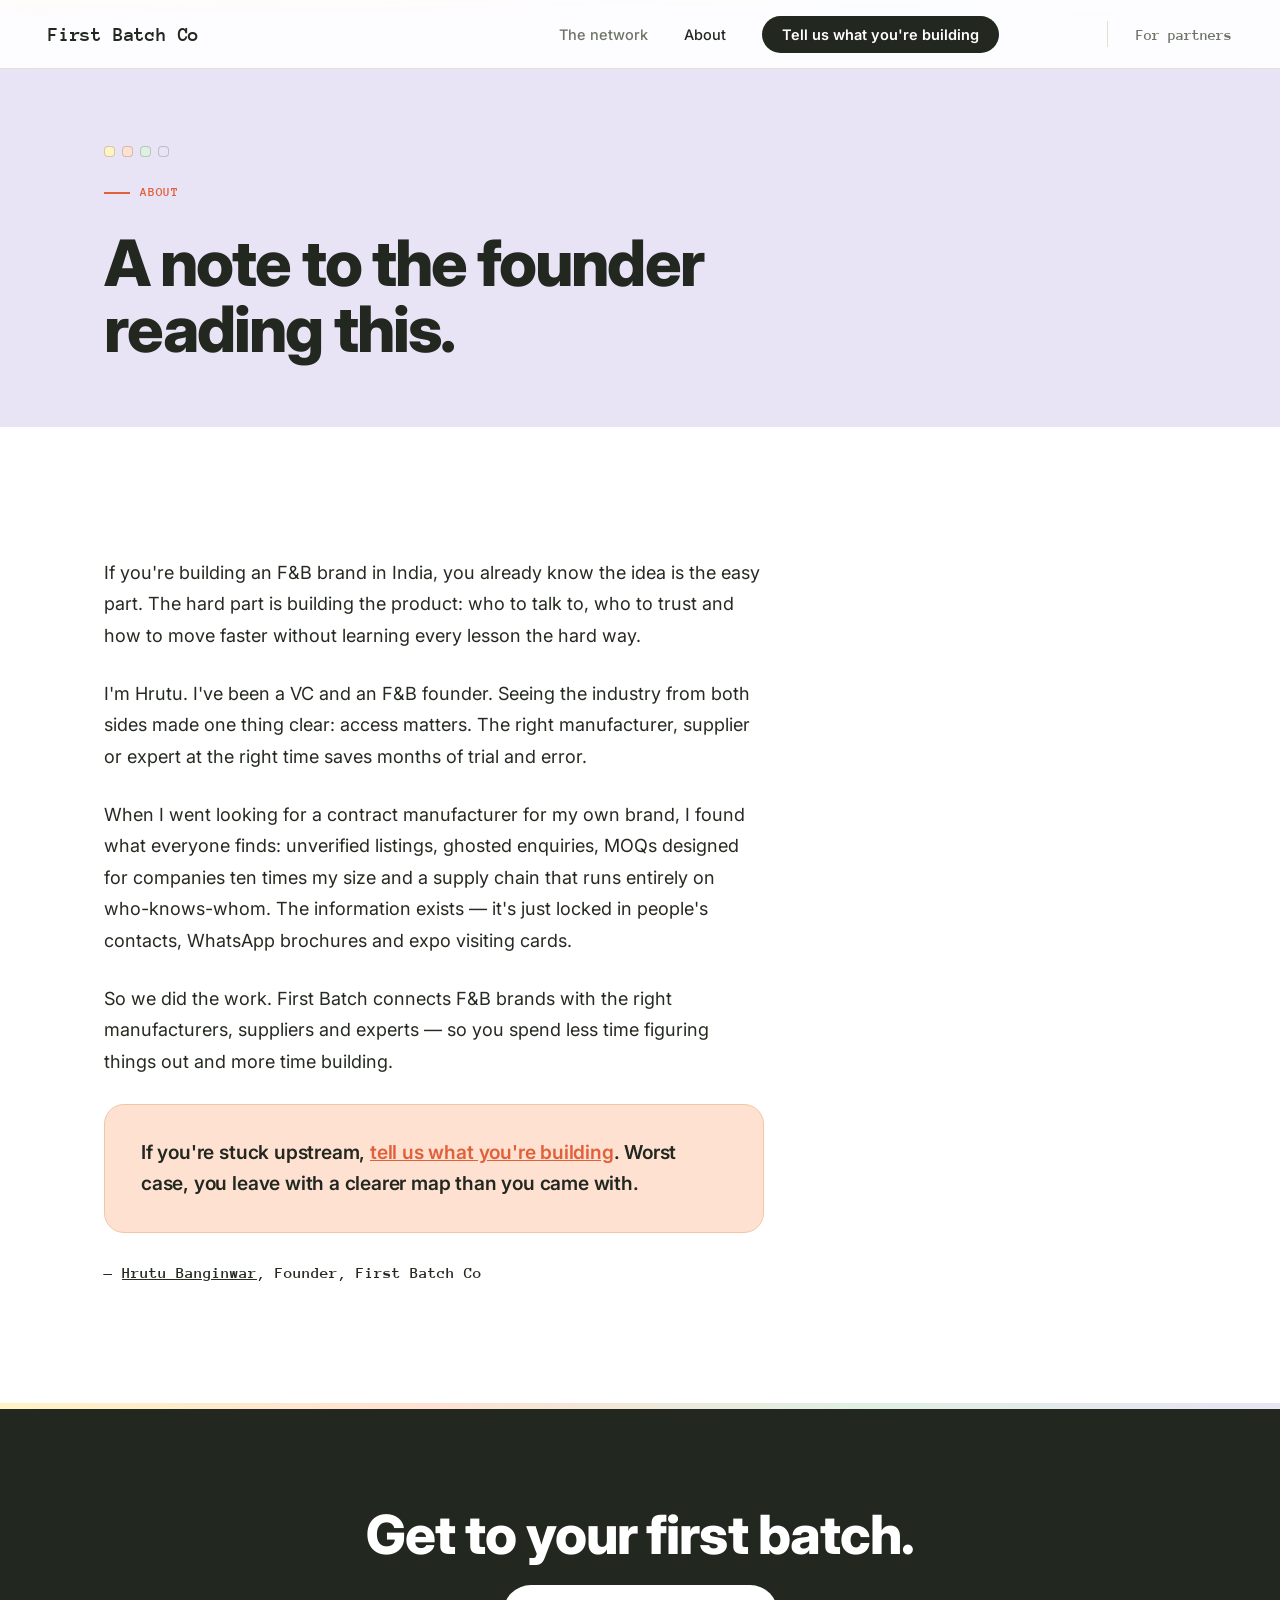
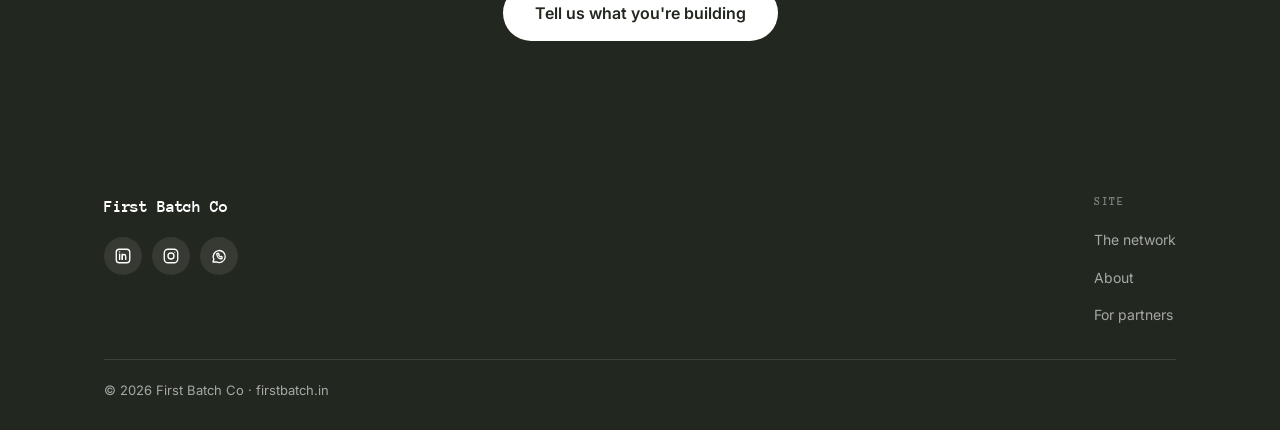
==== commit fad88642: "Network table UX fixes + resilient data loading - Cap Categories column width; show first 3 badges w" ====
--- a/about.html
+++ b/about.html
@@ -60,7 +60,7 @@
     <div class="footer-inner">
       <div class="footer-brand">
         <a href="index.html" class="logo">First Batch Co</a>
-        <p class="footer-tag">Upstream, sorted.</p>
+        
         <div class="footer-social">
           <a href="https://www.linkedin.com/in/hrutu-banginwar/" target="_blank" rel="noopener" class="social-chip chip-linkedin" aria-label="LinkedIn">
             <svg viewBox="0 0 24 24" fill="none" stroke="currentColor" stroke-width="1.8" stroke-linecap="round" stroke-linejoin="round"><rect x="3" y="3" width="18" height="18" rx="4"/><line x1="7.5" y1="9.5" x2="7.5" y2="16.5"/><circle cx="7.5" cy="6.5" r="0.9" fill="currentColor" stroke="none"/><path d="M11 16.5v-4.2a2.3 2.3 0 0 1 4.6 0v4.2"/><line x1="11" y1="9.5" x2="11" y2="16.5"/></svg>
--- a/style.css
+++ b/style.css
@@ -352,6 +352,15 @@
   display: flex; align-items: center; justify-content: space-between;
   gap: 16px; flex-wrap: wrap; margin: 40px 0 18px;
 }
+.db-search {
+  flex-basis: 100%; display: flex; align-items: center; gap: 10px;
+  background: var(--white); border: 1px solid var(--border); border-radius: var(--radius-btn);
+  padding: 12px 18px; margin-bottom: 4px;
+}
+.db-search svg { width: 17px; height: 17px; color: var(--muted); flex-shrink: 0; }
+.db-search input {
+  border: none; outline: none; font-size: 15px; width: 100%; background: none; color: var(--text);
+}
 .filters { display: flex; gap: 10px; flex-wrap: wrap; }
 .filter-dropdown { position: relative; }
 .filter-btn {
@@ -361,6 +370,11 @@
   transition: border-color .15s;
 }
 .filter-btn:hover, .filter-btn.active { border-color: var(--black); }
+.clear-filters-btn {
+  font-size: 14px; font-weight: 600; color: var(--accent);
+  padding: 9px 4px; text-decoration: underline; text-underline-offset: 2px;
+}
+.clear-filters-btn.hidden { display: none; }
 .filter-badge {
   background: var(--accent); color: var(--white); font-size: 11px; font-weight: 700;
   border-radius: var(--radius-btn); padding: 1px 7px;
@@ -403,6 +417,7 @@
 tbody tr:hover { background: var(--cream); }
 .td-name { font-weight: 600; min-width: 180px; }
 .td-location { white-space: nowrap; }
+.td-categories { max-width: 280px; }
 .td-website a { color: var(--accent); text-decoration: none; }
 .td-website a:hover { text-decoration: underline; }
 
@@ -413,8 +428,14 @@
 }
 .badge.type { background: var(--accent-soft); border-color: transparent; color: var(--accent); font-weight: 600; }
 .badge.cert { background: #F4E9E1; border-color: #E3CFC2; color: var(--clay); }
+.badge.more { background: none; border-style: dashed; color: var(--accent); cursor: pointer; font-weight: 600; }
+.badge.more:hover { background: var(--accent-soft); }
 
 #table-loading { padding: 60px; text-align: center; color: var(--muted); }
+.link-btn {
+  color: var(--accent); font-weight: 600; text-decoration: underline;
+  text-underline-offset: 2px; cursor: pointer; font-size: inherit;
+}
 
 .lock-overlay {
   position: absolute; inset: 0; z-index: 10;
@@ -426,6 +447,21 @@
 .lock-overlay h3 { font-size: 1.5rem; font-weight: 800; }
 .lock-overlay p { color: var(--muted); max-width: 400px; font-size: 15px; }
 
+.pagination {
+  display: flex; align-items: center; justify-content: center;
+  gap: 18px; margin-top: 24px;
+}
+.pagination:empty { display: none; }
+.table-locked ~ .pagination { display: none; }
+.page-btn {
+  font-size: 14px; font-weight: 600;
+  background: var(--white); border: 1.5px solid var(--black); border-radius: var(--radius-btn);
+  padding: 9px 20px; transition: background .15s, color .15s;
+}
+.page-btn:hover:not(:disabled) { background: var(--black); color: var(--white); }
+.page-btn:disabled { opacity: 0.35; cursor: default; }
+.page-info { font-size: 14px; color: var(--muted); }
+
 /* ── MODAL ─────────────────────────────────────────────────── */
 .modal-overlay {
   position: fixed; inset: 0; z-index: 200; display: none;
@@ -447,6 +483,7 @@
 /* ── FORMS ─────────────────────────────────────────────────── */
 .field { margin-bottom: 18px; }
 .field label { display: block; font-size: 13.5px; font-weight: 600; margin-bottom: 7px; }
+.req-mark { color: #C0392B; }
 .input-field, .field textarea, .field select {
   width: 100%; font-size: 15px;
   padding: 12px 14px; border: 1.5px solid var(--border); border-radius: 12px;
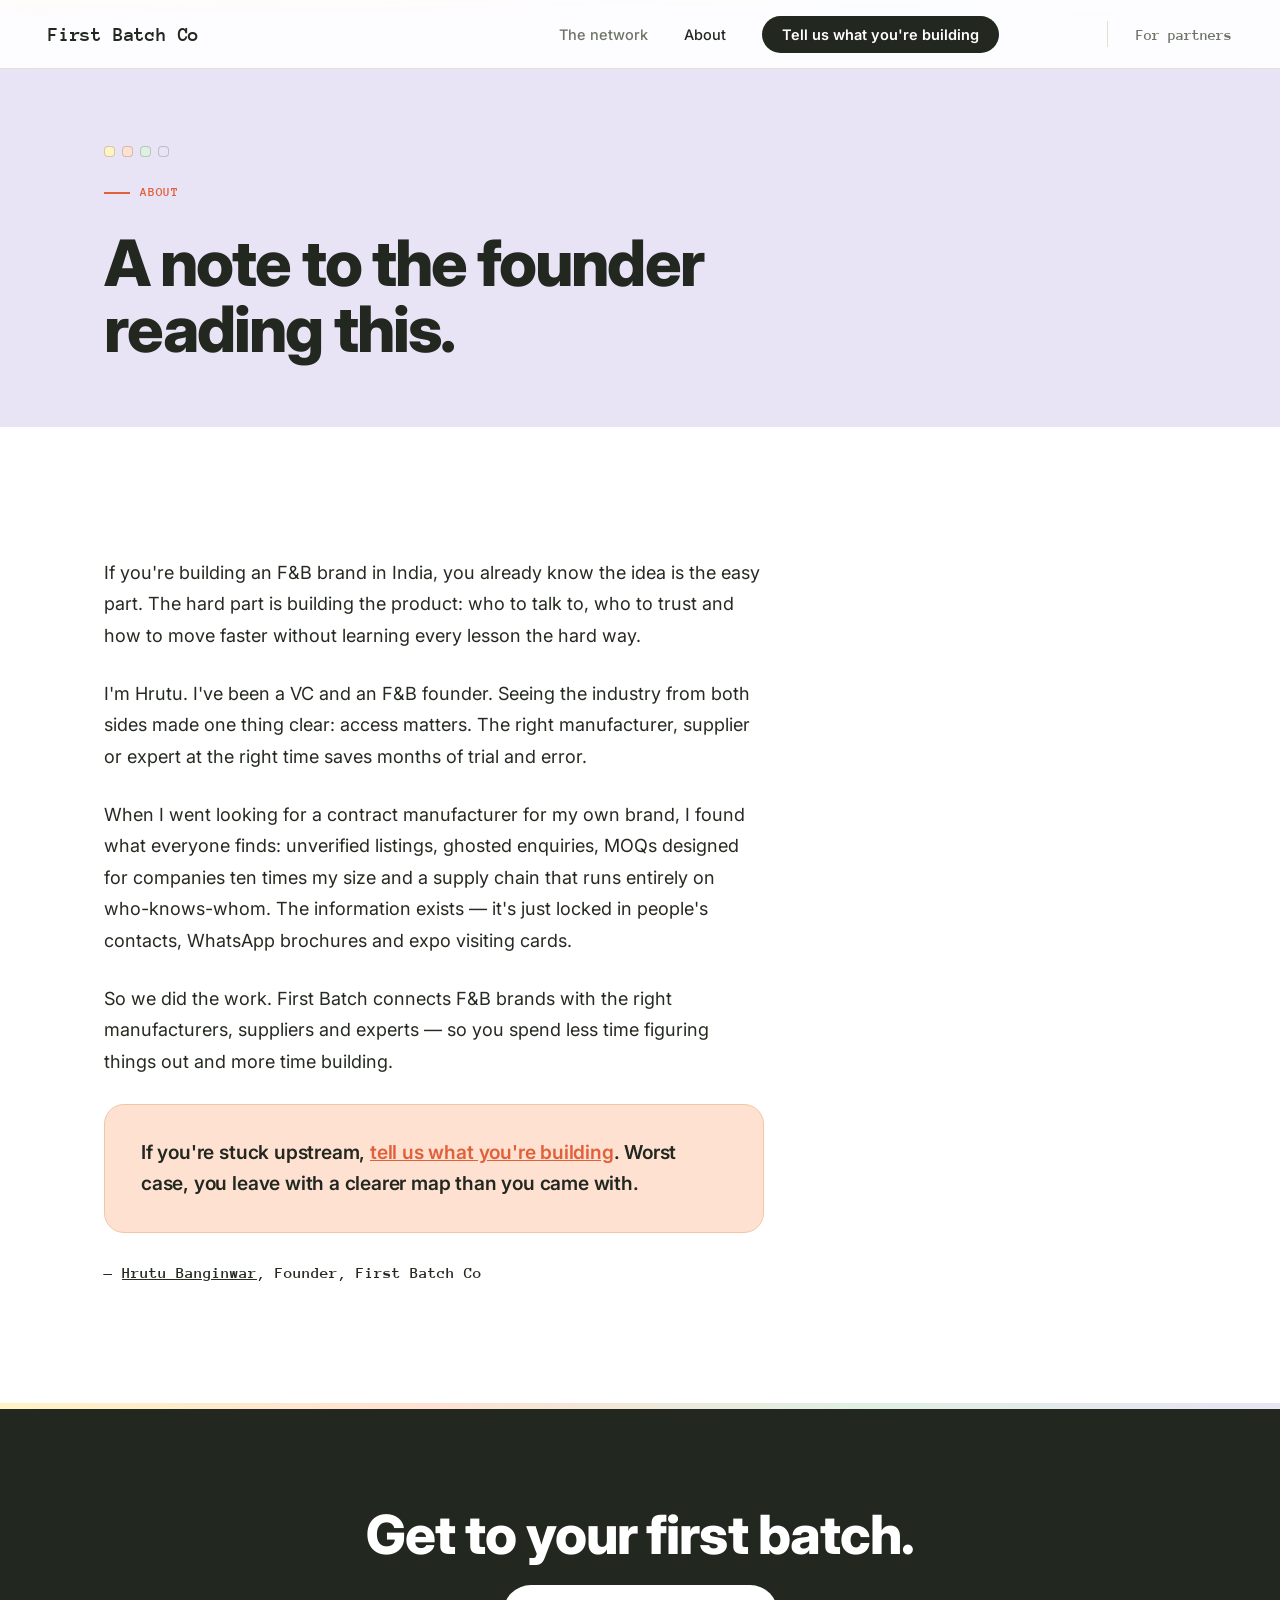
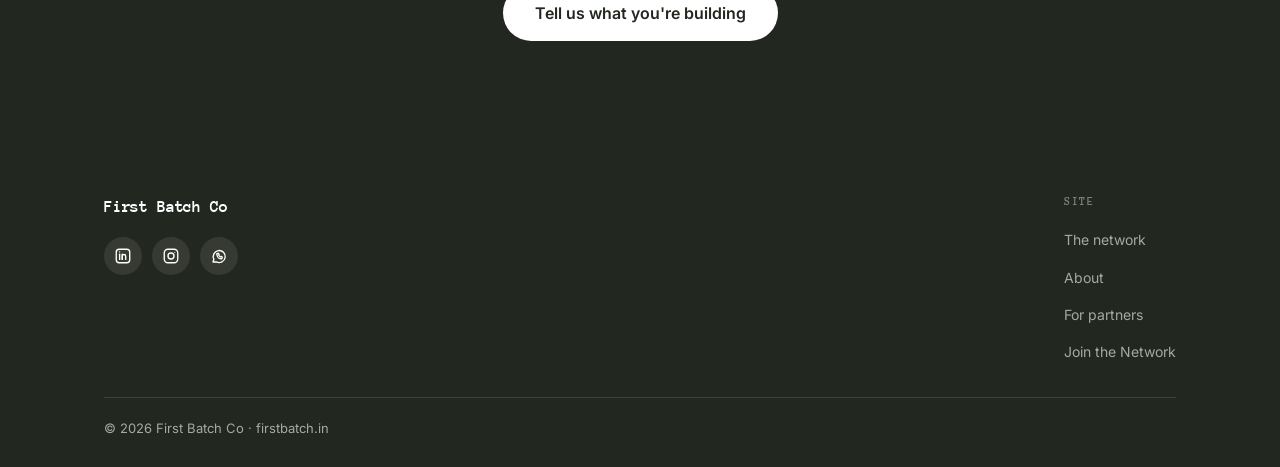
==== commit 2c1c52a3: "Add "Join the Network" detailed partner intake page, footer-only New page (join-network.html) with a" ====
--- a/about.html
+++ b/about.html
@@ -43,7 +43,7 @@
       <p>When I went looking for a contract manufacturer for my own brand, I found what everyone finds: unverified listings, ghosted enquiries, MOQs designed for companies ten times my size and a supply chain that runs entirely on who-knows-whom. The information exists — it's just locked in people's contacts, WhatsApp brochures and expo visiting cards.</p>
       <p>So we did the work. First Batch connects F&amp;B brands with the right manufacturers, suppliers and experts — so you spend less time figuring things out and more time building.</p>
       <div class="callout" style="margin: 8px 0 26px;">If you're stuck upstream, <a href="start.html" style="color:var(--accent)">tell us what you're building</a>. Worst case, you leave with a clearer map than you came with.</div>
-      <p class="sig">— <a href="https://www.linkedin.com/in/hrutu-banginwar/" target="_blank" rel="noopener" style="color:inherit">Hrutu Banginwar</a>, Founder, First Batch Co</p>
+      <p class="sig">— <a href="https://www.linkedin.com/in/hrutu-banginwar/" target="_blank" rel="noopener" style="color:inherit">Hrutu Banginwar</a>, Founder, First&nbsp;Batch&nbsp;Co</p>
     </div>
   </div>
 </section>
@@ -79,6 +79,7 @@
           <li><a href="network.html">The network</a></li>
           <li><a href="about.html">About</a></li>
           <li><a href="partners.html">For partners</a></li>
+          <li><a href="join-network.html">Join the Network</a></li>
         </ul>
       </div>
     </div>
--- a/style.css
+++ b/style.css
@@ -401,7 +401,8 @@
 
 .table-wrap {
   position: relative; background: var(--white); border: 1px solid var(--border);
-  border-radius: var(--radius-card); overflow: auto; max-height: 640px;
+  border-radius: var(--radius-card); overflow-x: auto; overflow-y: auto;
+  -webkit-overflow-scrolling: touch; max-height: 640px;
 }
 .table-locked { max-height: 460px; overflow: hidden; }
 .table-locked table { filter: blur(5px); pointer-events: none; user-select: none; }
@@ -430,6 +431,11 @@
 .badge.cert { background: #F4E9E1; border-color: #E3CFC2; color: var(--clay); }
 .badge.more { background: none; border-style: dashed; color: var(--accent); cursor: pointer; font-weight: 600; }
 .badge.more:hover { background: var(--accent-soft); }
+
+/* A single category entry is sometimes one long unbroken phrase rather
+   than several short tags — without this, that one badge's nowrap text
+   spills straight past the column into whatever sits next to it. */
+.td-categories .badge { white-space: normal; word-break: break-word; max-width: 100%; }
 
 #table-loading { padding: 60px; text-align: center; color: var(--muted); }
 .link-btn {
@@ -496,6 +502,13 @@
 .field-error { display: none; font-size: 12.5px; color: #C0392B; margin-top: 5px; }
 .field-error.show { display: block; }
 .btn-submit { width: 100%; margin-top: 6px; }
+.field-check {
+  display: flex; align-items: flex-start; gap: 12px; cursor: pointer;
+  padding: 14px 16px; border: 1.5px solid var(--border); border-radius: 12px;
+  margin-bottom: 18px; background: var(--cream);
+}
+.field-check input { width: 18px; height: 18px; margin-top: 1px; accent-color: var(--black); flex-shrink: 0; }
+.field-check span { font-size: 13.5px; color: var(--muted); line-height: 1.5; }
 .hp-wrap {
   position: absolute; left: -9999px; top: auto;
   width: 1px; height: 1px; overflow: hidden;
@@ -514,6 +527,46 @@
 .form-card {
   background: var(--white); border: 1px solid var(--border); border-radius: var(--radius-card);
   padding: 44px; max-width: 620px; margin-top: 48px; box-shadow: var(--shadow);
+}
+.form-card.form-card-wide { max-width: 760px; }
+
+/* ── MULTI-STEP FORM SECTIONS (Join the Network intake) ──────── */
+.form-section { padding: 28px 0; border-top: 1px solid var(--border); }
+.form-section:first-of-type { padding-top: 0; border-top: none; }
+.form-section-head { display: flex; align-items: baseline; gap: 12px; margin-bottom: 20px; flex-wrap: wrap; }
+.form-step {
+  font-family: var(--font-logo); font-size: 12.5px; font-weight: 700;
+  color: var(--accent); letter-spacing: 0.05em;
+}
+.form-section-sub { font-size: 13.5px; color: var(--muted); width: 100%; margin-top: 2px; }
+.grid-2 { display: grid; grid-template-columns: 1fr 1fr; gap: 20px; }
+.field-inline { margin-top: 16px; }
+.submit-error { text-align: center; font-size: 13.5px; margin: 18px 0 0; padding: 12px 16px; background: #FBEAE7; border-radius: 12px; }
+
+/* ── CHIP CHECKBOXES (services / certifications / categories) ─ */
+.chip-grid { display: flex; flex-wrap: wrap; gap: 9px; }
+.chip-check { cursor: pointer; }
+.chip-check input { position: absolute; opacity: 0; width: 0; height: 0; }
+.chip-check span {
+  display: inline-block; font-size: 13.5px; font-weight: 500;
+  padding: 9px 16px; border-radius: var(--radius-btn);
+  border: 1.5px solid var(--border); background: var(--cream); color: var(--text);
+  transition: background .15s, border-color .15s, color .15s;
+}
+.chip-check input:checked + span {
+  background: var(--black); border-color: var(--black); color: var(--white); font-weight: 600;
+}
+.chip-check input:focus-visible + span { outline: 2px solid var(--accent); outline-offset: 2px; }
+.chip-check-block {
+  display: flex; align-items: center; gap: 12px; padding: 13px 16px;
+  border: 1.5px solid var(--border); border-radius: 12px; margin-bottom: 10px; background: var(--cream);
+}
+.chip-check-block span { padding: 0; border: none; background: none; font-size: 14px; font-weight: 500; color: var(--text); }
+.chip-check-block input { position: static; opacity: 1; width: 17px; height: 17px; accent-color: var(--black); flex-shrink: 0; }
+.field-checks { display: flex; flex-direction: column; justify-content: center; }
+
+@media (max-width: 700px) {
+  .grid-2 { grid-template-columns: 1fr; }
 }
 
 /* ── PROSE (About) ─────────────────────────────────────────── */
@@ -565,8 +618,7 @@
   .pillar-flow, .steps, .proof-grid { grid-template-columns: 1fr 1fr; }
   .pillar-arrow { display: none; }
   .stats-band { grid-template-columns: 1fr 1fr; gap: 32px 20px; }
-  .hero-grid { grid-template-columns: 1fr; }
-  .hero-art { order: -1; }
+  .hero-grid { grid-template-columns: 1fr; gap: 24px; }
   .hero-art svg { max-width: 300px; }
 }
 
@@ -575,15 +627,27 @@
     display: none; position: absolute; top: 68px; left: 0; right: 0;
     background: var(--white); flex-direction: column; align-items: flex-start;
     padding: 20px 24px 28px; gap: 18px; border-bottom: 1px solid var(--border);
+    margin-left: 0; width: 100%;
   }
   .nav-links.open { display: flex; }
   .nav-toggle { display: block; }
   .nav-partner { border-left: none; padding-left: 0; margin-left: 0; }
+  .nav-cta {
+    background: none; color: var(--muted) !important; font-weight: 500 !important;
+    padding: 0; border-radius: 0;
+  }
+  .nav-cta:hover { background: none; transform: none; color: var(--black) !important; }
+  .prose .sig { font-size: 0.72rem; letter-spacing: -0.01em; }
   .pillar-flow, .steps, .proof-grid { grid-template-columns: 1fr; }
   .lane { grid-template-columns: 1fr; gap: 12px; padding: 36px 0; }
-  .hero { padding: 120px 0 64px; }
-  .page-hero { padding: 110px 0 48px; }
-  .section { padding: 64px 0; }
+  .hero { padding: 120px 0 40px; }
+  .page-hero { padding: 110px 0 32px; }
+  .section { padding: 40px 0; }
+  .pillar-flow, .proof-grid, .steps { margin-top: 28px; }
   .form-card { padding: 28px 22px; }
   .modal { padding: 30px 22px; }
-}
+  /* iOS Safari renders position:sticky inside a border-radius + overflow:auto
+     ancestor incorrectly (rows visually overlapping) — fall back to a
+     non-sticky header on small screens where this combination triggers it. */
+  thead th { position: static; }
+}
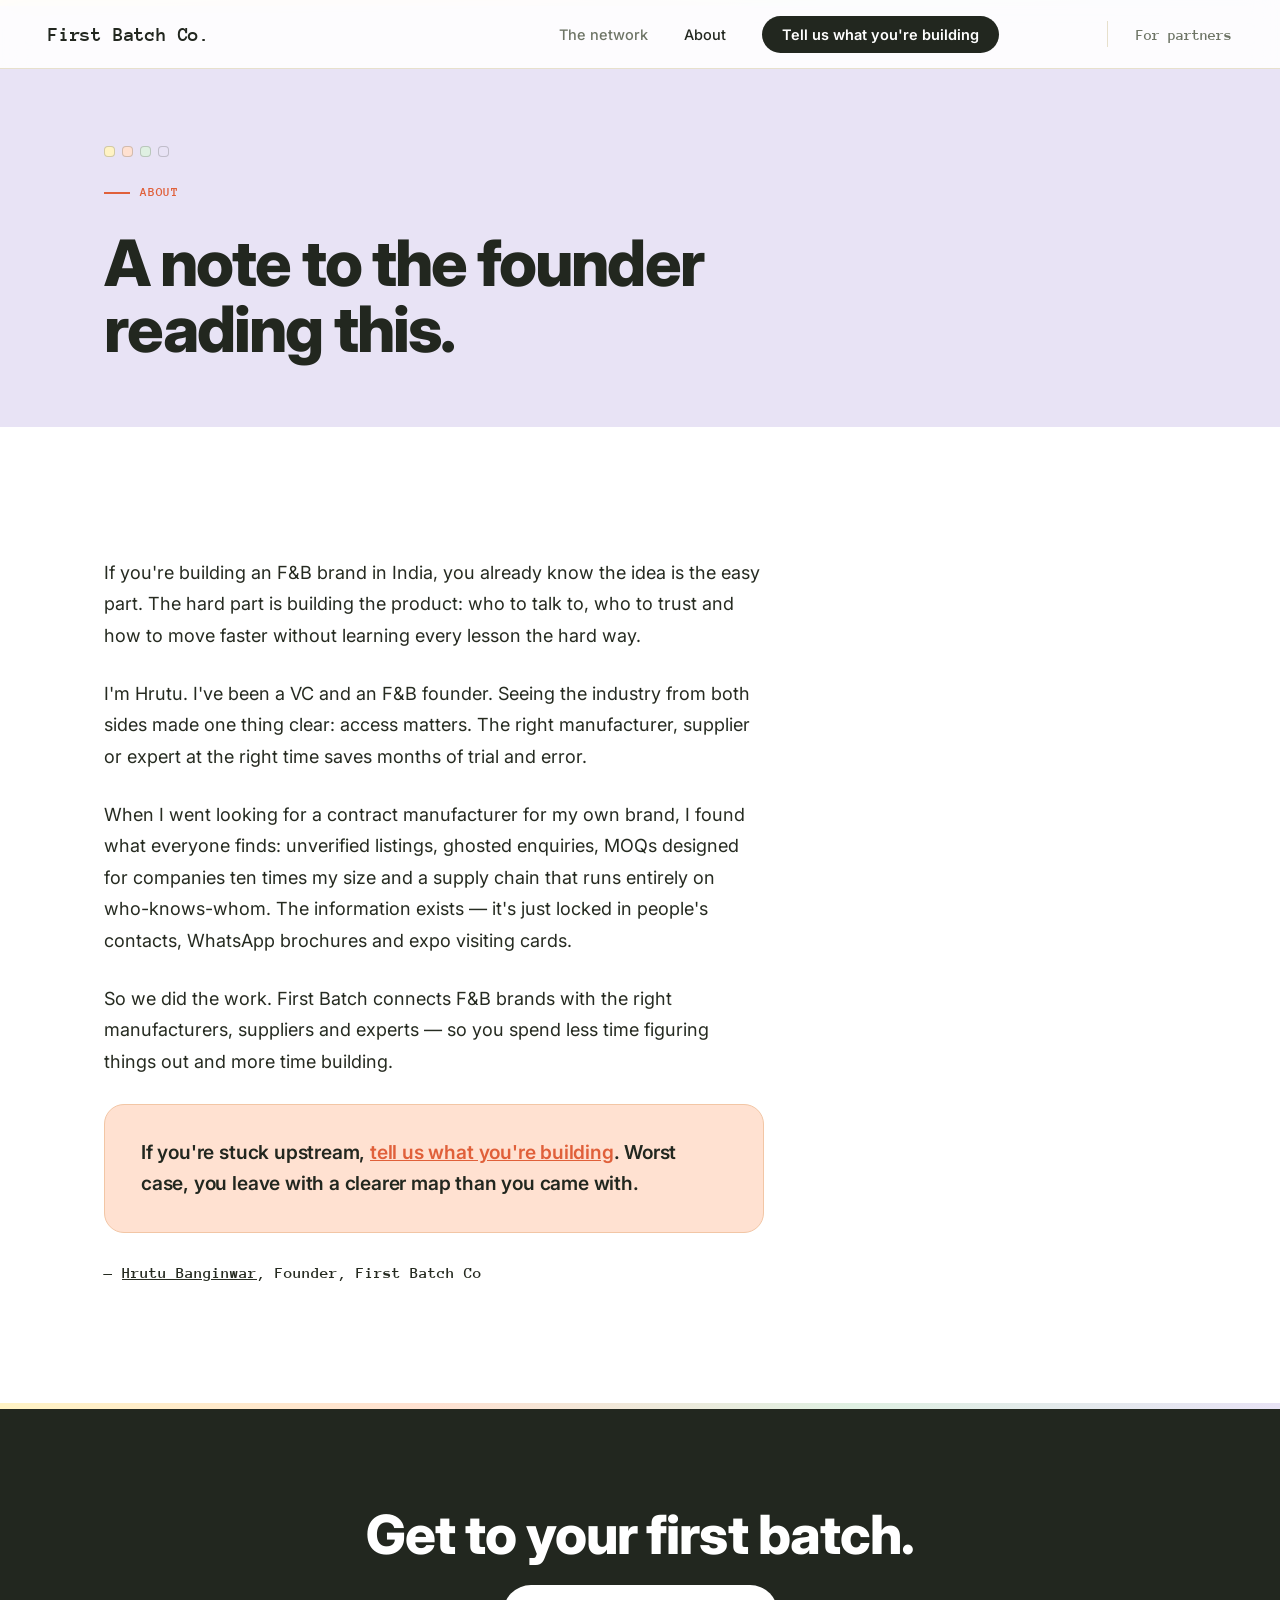
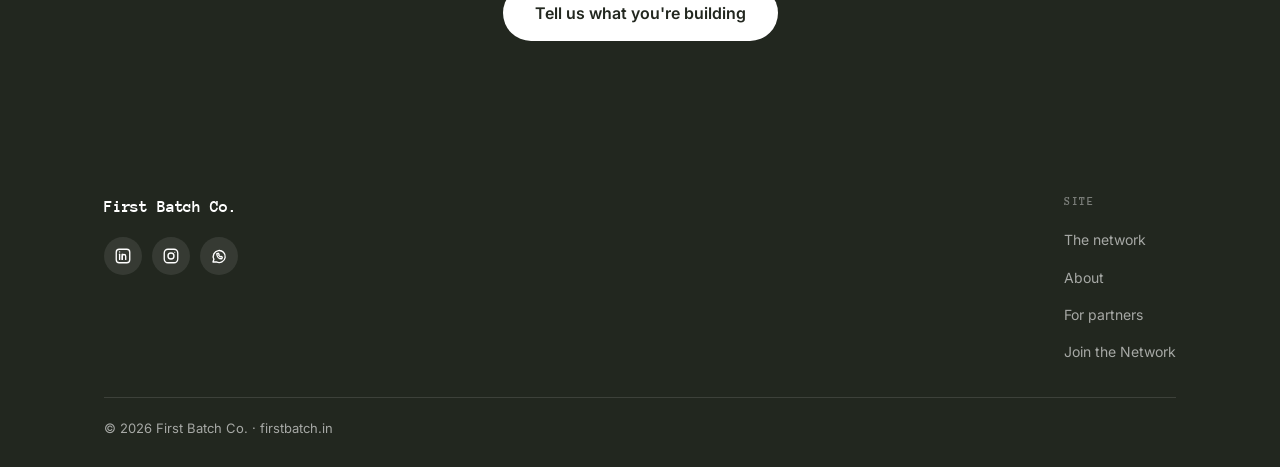
==== commit 011758b2: "Add full stop to First Batch Co. throughout the site Registered company name is "First Batch Co." — " ====
--- a/about.html
+++ b/about.html
@@ -5,7 +5,19 @@
   <meta name="viewport" content="width=device-width, initial-scale=1.0">
   <title>About — First Batch</title>
   <meta name="description" content="Why First Batch exists — a note to the founder reading this.">
-  <link rel="canonical" href="https://firstbatch.in/about">
+  <link rel="canonical" href="https://www.firstbatch.in/about">
+  <meta property="og:type" content="website">
+  <meta property="og:site_name" content="First Batch Co.">
+  <meta property="og:title" content="About — First Batch">
+  <meta property="og:description" content="Why First Batch exists — a note to the founder reading this.">
+  <meta property="og:url" content="https://www.firstbatch.in/about">
+  <meta property="og:image" content="https://www.firstbatch.in/og-image.png">
+  <meta property="og:image:width" content="1200">
+  <meta property="og:image:height" content="630">
+  <meta name="twitter:card" content="summary_large_image">
+  <meta name="twitter:title" content="About — First Batch">
+  <meta name="twitter:description" content="Why First Batch exists — a note to the founder reading this.">
+  <meta name="twitter:image" content="https://www.firstbatch.in/og-image.png">
   <link rel="preconnect" href="https://fonts.googleapis.com">
   <link rel="preconnect" href="https://fonts.gstatic.com" crossorigin>
   <link href="https://fonts.googleapis.com/css2?family=Anonymous+Pro:wght@400;700&family=Inter:wght@400;500;600;700;800&display=swap" rel="stylesheet">
@@ -15,7 +27,7 @@
 
 <nav class="nav">
   <div class="nav-inner">
-    <a href="index.html" class="logo">First Batch Co</a>
+    <a href="index.html" class="logo">First Batch Co.</a>
     <button class="nav-toggle" onclick="toggleNav()" aria-label="Menu"><span></span><span></span><span></span></button>
     <ul class="nav-links" id="nav-links">
       <li><a href="network.html">The network</a></li>
@@ -59,7 +71,7 @@
   <div class="wrap">
     <div class="footer-inner">
       <div class="footer-brand">
-        <a href="index.html" class="logo">First Batch Co</a>
+        <a href="index.html" class="logo">First Batch Co.</a>
         
         <div class="footer-social">
           <a href="https://www.linkedin.com/in/hrutu-banginwar/" target="_blank" rel="noopener" class="social-chip chip-linkedin" aria-label="LinkedIn">
@@ -83,7 +95,7 @@
         </ul>
       </div>
     </div>
-    <p class="footer-note">© 2026 First Batch Co · firstbatch.in</p>
+    <p class="footer-note">© 2026 First Batch Co. · firstbatch.in</p>
   </div>
 </footer>
 
--- a/style.css
+++ b/style.css
@@ -527,6 +527,7 @@
 .form-card {
   background: var(--white); border: 1px solid var(--border); border-radius: var(--radius-card);
   padding: 44px; max-width: 620px; margin-top: 48px; box-shadow: var(--shadow);
+  scroll-margin-top: 100px; /* clears the fixed 68px nav when scrollIntoView({block:'start'}) runs */
 }
 .form-card.form-card-wide { max-width: 760px; }
 
@@ -620,6 +621,340 @@
   .stats-band { grid-template-columns: 1fr 1fr; gap: 32px 20px; }
   .hero-grid { grid-template-columns: 1fr; gap: 24px; }
   .hero-art svg { max-width: 300px; }
+}
+
+/* ── LAUNCH MAP (prototype) ───────────────────────────────────── */
+.wrap-narrow { max-width: 820px; }
+.lm-page-bg {
+  background:
+    radial-gradient(circle at 10% 0%, rgba(255,222,69,0.16), transparent 45%),
+    radial-gradient(circle at 90% 15%, rgba(224,96,58,0.12), transparent 42%),
+    radial-gradient(circle at 15% 85%, rgba(47,143,91,0.12), transparent 45%),
+    radial-gradient(circle at 95% 95%, rgba(124,107,196,0.14), transparent 45%),
+    var(--cream);
+}
+.lm-ingredient-group { margin-bottom: 20px; }
+.lm-ingredient-group-title {
+  font-family: var(--font-logo); font-size: 12px; font-weight: 700;
+  letter-spacing: 0.05em; text-transform: uppercase; color: var(--muted); margin-bottom: 10px;
+  display: flex; align-items: center; gap: 8px;
+}
+.lm-group-icon { display: inline-flex; width: 18px; height: 18px; flex-shrink: 0; }
+.lm-group-icon svg { width: 100%; height: 100%; }
+
+/* Report-section choice (step 1): only 3 options, so these get the
+   room the 15-item category grid can't afford, bigger icon, a
+   description line, generous padding. Reuses .lm-category-card /
+   .lm-category-check for the selection styling and tick animation,
+   multi-select instead of single-select is purely behavioural (JS). */
+.lm-report-choice-grid { display: grid; grid-template-columns: repeat(auto-fit, minmax(200px, 1fr)); gap: 14px; margin-top: 4px; }
+.lm-report-choice-grid .lm-category-card {
+  padding: 26px 22px 22px; gap: 14px; border-radius: 16px; text-align: left; align-items: flex-start;
+}
+.lm-report-choice-grid .lm-category-card:hover { transform: translateY(-3px); box-shadow: var(--shadow-hover); }
+.lm-report-choice-grid .lm-category-icon {
+  width: 52px; height: 52px; padding: 12px; background: rgba(255,255,255,0.75);
+}
+.lm-report-choice-grid .lm-category-label { font-size: 15.5px; font-weight: 700; line-height: 1.3; }
+.lm-report-choice-grid .lm-category-desc { font-size: 12.5px; line-height: 1.45; color: var(--muted); margin-top: -6px; }
+.lm-report-choice-grid .lm-category-card.selected .lm-category-desc { color: var(--white); opacity: 0.75; }
+
+/* Selected state: keep the pastel background rather than inverting to
+   black (which killed the colour coding and read heavily against the
+   unselected chips). Instead a 4px accent bar across the top, a lifted
+   shadow, and the corner tick. */
+.lm-report-choice-grid .lm-category-card { overflow: hidden; }
+.lm-report-choice-grid .lm-category-card::before {
+  content: ""; position: absolute; top: 0; left: 0; right: 0; height: 4px;
+  background: var(--accent-peach); transform: scaleX(0); transform-origin: left;
+  transition: transform .22s cubic-bezier(.25,.8,.4,1);
+}
+.lm-report-choice-grid .lm-category-card.selected::before { transform: scaleX(1); }
+.lm-report-choice-grid .lm-category-card.selected {
+  background: inherit; border-color: transparent;
+  box-shadow: 0 10px 22px rgba(20,22,17,0.18);
+}
+/* Undo the shared .selected inversion inherited from the category grid. */
+.lm-report-choice-grid .lm-category-card.selected.lm-cat-peach  { background: var(--peach); }
+.lm-report-choice-grid .lm-category-card.selected.lm-cat-mint   { background: var(--mint); }
+.lm-report-choice-grid .lm-category-card.selected.lm-cat-lilac  { background: var(--lilac); }
+.lm-report-choice-grid .lm-category-card.selected.lm-cat-butter { background: var(--butter); }
+.lm-report-choice-grid .lm-category-card.selected .lm-category-label { color: var(--text); }
+.lm-report-choice-grid .lm-category-card.selected .lm-category-desc { color: var(--muted); opacity: 1; }
+.lm-report-choice-grid .lm-category-card.selected .lm-category-icon { background: rgba(255,255,255,0.75); }
+.lm-report-choice-grid .lm-category-card.selected .lm-category-icon svg [stroke="var(--black)"] { stroke: var(--black); }
+.lm-report-choice-grid .lm-category-check {
+  top: 12px; right: 12px; width: 26px; height: 26px; background: var(--accent-peach);
+  box-shadow: 0 2px 6px rgba(0,0,0,0.2);
+}
+.lm-report-choice-grid .lm-category-check svg { width: 14px; height: 14px; }
+
+@media (max-width: 640px) {
+  .lm-report-choice-grid { grid-template-columns: 1fr; gap: 10px; }
+}
+
+/* Category picker: image chips instead of a dropdown. auto-fill keeps
+   chips small and packs more per row on wide screens (less scrolling)
+   while still wrapping cleanly on narrow ones, phone included. */
+.lm-category-grid { display: grid; grid-template-columns: repeat(auto-fill, minmax(118px, 1fr)); gap: 8px; }
+.lm-category-card {
+  position: relative; display: flex; flex-direction: column; align-items: center; gap: 8px;
+  text-align: center; background: var(--white); border: 1.5px solid transparent; border-radius: 12px;
+  padding: 13px 8px 9px; cursor: pointer; transition: border-color .15s, transform .18s cubic-bezier(.25,.8,.4,1), box-shadow .18s, background .15s, z-index 0s;
+}
+.lm-category-card:hover { transform: translateY(-2px) scale(1.04); box-shadow: var(--shadow-hover); z-index: 2; }
+.lm-category-card.lm-cat-butter { background: var(--butter); }
+.lm-category-card.lm-cat-peach  { background: var(--peach); }
+.lm-category-card.lm-cat-mint   { background: var(--mint); }
+.lm-category-card.lm-cat-lilac  { background: var(--lilac); }
+.lm-category-card.selected { background: var(--black); border-color: var(--black); box-shadow: var(--shadow-hover); }
+.lm-category-card.selected .lm-category-label { color: var(--white); }
+.lm-category-card.selected .lm-category-icon svg [stroke="var(--black)"] { stroke: var(--white); }
+.lm-category-card.selected .lm-category-icon { background: rgba(255,255,255,0.12); }
+.lm-category-icon {
+  width: 34px; height: 34px; padding: 6px; box-sizing: border-box; border-radius: 50%;
+  background: rgba(255,255,255,0.65); transition: background .15s;
+}
+.lm-category-icon svg { width: 100%; height: 100%; }
+.lm-category-label { font-size: 11px; font-weight: 600; line-height: 1.2; color: var(--text); }
+.lm-category-card-soon { opacity: 0.6; }
+.lm-category-card-soon:hover { opacity: 0.9; }
+.lm-category-card-soon.selected { opacity: 1; }
+.lm-category-badge {
+  font-family: var(--font-logo); font-size: 9.5px; font-weight: 700; letter-spacing: 0.03em;
+  text-transform: uppercase; color: var(--muted); background: var(--cream); border: 1px solid var(--border);
+  border-radius: var(--radius-btn); padding: 2px 7px; position: absolute; top: 8px; right: 8px;
+}
+
+/* Selection tick: hidden/shrunk by default, pops in with a slight
+   overshoot when .selected lands, on both photo and icon cards. */
+.lm-category-check {
+  position: absolute; top: 8px; right: 8px; width: 22px; height: 22px; border-radius: 50%;
+  background: var(--accent-mint); color: var(--white); display: flex; align-items: center; justify-content: center;
+  box-shadow: 0 2px 6px rgba(0,0,0,0.25); opacity: 0; transform: scale(0.4);
+  transition: opacity .2s ease, transform .32s cubic-bezier(.34,1.56,.64,1);
+  pointer-events: none;
+}
+.lm-category-check svg { width: 13px; height: 13px; }
+.lm-category-card.selected .lm-category-check { opacity: 1; transform: scale(1); }
+
+/* Photo-backed category chips. Real product photography fills the card;
+   a permanent bottom scrim keeps the label legible over any photo, and a
+   second, stronger overlay fades in on hover to show example products
+   (sourced from CATEGORY_EXAMPLES so it stays in sync with the KB). A
+   landscape rectangle, not a near-square, keeps chips small and fits
+   comfortably in a phone-width grid without feeling cramped. */
+.lm-category-card.has-photo {
+  aspect-ratio: 4 / 3; padding: 0; align-items: stretch; justify-content: flex-end;
+  background-size: cover; background-position: center; background-color: var(--cream);
+  overflow: hidden;
+}
+.lm-category-card.has-photo { transition: transform .2s cubic-bezier(.25,.8,.4,1), box-shadow .2s; }
+.lm-category-card.has-photo:hover { transform: scale(1.06); box-shadow: 0 12px 24px rgba(20,22,17,0.28); }
+/* Photo dims on hover so the example list reads cleanly over it. The
+   image is a background on the card itself, so the darkening is done
+   with the scrim layer rather than a filter on the card. */
+.lm-category-card.has-photo:hover .lm-category-scrim {
+  background: linear-gradient(to top, rgba(20,22,17,0.94) 0%, rgba(20,22,17,0.8) 60%, rgba(20,22,17,0.62) 100%);
+}
+.lm-category-card.has-photo .lm-category-scrim {
+  position: absolute; inset: 0; pointer-events: none;
+  background: linear-gradient(to top, rgba(20,22,17,0.85) 0%, rgba(20,22,17,0.15) 50%, transparent 75%);
+}
+.lm-category-card.has-photo .lm-category-label-wrap {
+  position: relative; padding: 7px 8px 8px; transition: opacity .18s;
+}
+.lm-category-card.has-photo .lm-category-label-wrap .lm-category-label { color: var(--white); text-align: left; font-size: 10.5px; }
+.lm-category-card.has-photo .lm-category-examples {
+  position: absolute; inset: 0; display: flex; flex-direction: column; justify-content: center;
+  gap: 3px; padding: 10px; text-align: left; opacity: 0; transition: opacity .18s;
+}
+.lm-category-card.has-photo .lm-category-examples span {
+  font-family: var(--font-logo); font-size: 8.5px; font-weight: 700; letter-spacing: 0.05em;
+  text-transform: uppercase; color: var(--accent-butter);
+}
+.lm-category-card.has-photo .lm-category-examples { font-size: 10.5px; line-height: 1.35; color: var(--white); }
+.lm-category-card.has-photo:hover .lm-category-examples { opacity: 1; }
+.lm-category-card.has-photo:hover .lm-category-label-wrap { opacity: 0; }
+.lm-category-card.has-photo.selected { background-color: var(--black); }
+.lm-category-card.has-photo.selected .lm-category-scrim { background: linear-gradient(to top, rgba(0,0,0,0.88) 0%, rgba(0,0,0,0.25) 45%, transparent 70%); }
+@media (max-width: 640px) {
+  .lm-category-grid { grid-template-columns: repeat(auto-fill, minmax(92px, 1fr)); gap: 6px; }
+  .lm-category-card { padding: 10px 6px 7px; gap: 6px; }
+  .lm-category-card.has-photo:hover { transform: scale(1.4); }
+  .lm-category-check { width: 18px; height: 18px; top: 5px; right: 5px; }
+  .lm-category-check svg { width: 10px; height: 10px; }
+}
+.lm-waitlist-box {
+  background: var(--cream); border: 1px solid var(--border); border-radius: var(--radius-card);
+  padding: 28px 30px;
+}
+.lm-waitlist-box h3 { margin-bottom: 10px; }
+.lm-waitlist-box p { color: var(--muted); margin-bottom: 18px; }
+.lm-tier-badge {
+  display: inline-block; font-family: var(--font-logo); font-weight: 700; font-size: 13px;
+  letter-spacing: 0.04em; text-transform: uppercase; color: var(--white); background: var(--black);
+  padding: 8px 16px; border-radius: var(--radius-btn); margin-bottom: 16px;
+}
+.lm-tier-badge.lm-badge-good { background: var(--accent-mint); }
+.lm-tier-badge.lm-badge-warn { background: var(--accent-butter, #C9A227); color: var(--black); }
+.lm-tier-badge.lm-badge-bad  { background: var(--accent-peach); }
+.lm-reason { color: var(--muted); margin-bottom: 10px; }
+.lm-fss { font-size: 14px; color: var(--muted); margin-bottom: 20px; }
+.lm-headline-steps { background: var(--cream); border-radius: 12px; padding: 18px 20px; margin-bottom: 18px; }
+.lm-mini-label { font-family: var(--font-logo); font-size: 11.5px; font-weight: 700; letter-spacing: 0.05em; text-transform: uppercase; color: var(--accent); margin-bottom: 8px; }
+.lm-headline-steps ol { padding-left: 20px; font-size: 14.5px; }
+.lm-disclaimer {
+  font-size: 12.5px; font-style: italic; color: var(--muted); padding-left: 18px; position: relative; margin-top: 14px; line-height: 1.5;
+}
+.lm-disclaimer::before { content: "*"; position: absolute; left: 4px; top: -1px; font-style: normal; color: var(--accent); font-size: 15px; }
+.lm-section { padding: 30px 0; border-top: 1px solid var(--border); }
+.lm-section:first-of-type { border-top: none; }
+.lm-section h3 { margin-bottom: 14px; }
+.lm-note { font-size: 13px; color: var(--muted); margin-top: 8px; }
+.lm-fee { font-weight: 600; margin-top: 8px; }
+.lm-footer-cta { background: var(--mint); border-radius: var(--radius-card); padding: 26px; margin: 20px 0; border-top: none; position: relative; overflow: hidden; }
+.lm-footer-cta::before {
+  content: ''; position: absolute; inset: 0 0 auto 0; height: 5px;
+  background: linear-gradient(90deg, var(--accent-butter), var(--accent-peach), var(--accent-mint), var(--accent-lilac));
+}
+.lm-footer-cta p { color: var(--text); margin-bottom: 16px; }
+.lm-sources { font-size: 13px; color: var(--muted); }
+
+/* Table wrap: keeps wide report tables from blowing out the layout on phones */
+.lm-table-wrap { overflow-x: auto; -webkit-overflow-scrolling: touch; margin: 12px 0; border-radius: 12px; }
+.lm-table { width: 100%; min-width: 480px; border-collapse: collapse; font-size: 14px; }
+.lm-table th { text-align: left; font-family: var(--font-logo); font-size: 11px; text-transform: uppercase; letter-spacing: 0.04em; color: var(--muted); padding: 10px; background: var(--cream); white-space: nowrap; }
+.lm-table td { padding: 10px; border-bottom: 1px solid var(--border); vertical-align: top; }
+.lm-table tbody tr:hover { background: var(--cream); }
+
+/* Custom bullets: colourful markers instead of default dots or boxed rows */
+.lm-nice-list { list-style: none; padding-left: 0; margin: 14px 0 18px; }
+.lm-nice-list li { position: relative; padding-left: 32px; margin-bottom: 12px; font-size: 14.5px; line-height: 1.5; }
+.lm-nice-list.lm-list-check li::before {
+  content: "✓"; position: absolute; left: 0; top: -1px; width: 21px; height: 21px; border-radius: 50%;
+  background: var(--accent-mint); color: var(--white); font-size: 11px; font-weight: 700; line-height: 21px; text-align: center;
+}
+.lm-nice-list.lm-list-flag li::before {
+  content: "!"; position: absolute; left: 0; top: -1px; width: 21px; height: 21px; border-radius: 50%;
+  background: var(--accent-butter); color: var(--white); font-size: 12px; font-weight: 800; line-height: 21px; text-align: center;
+}
+.lm-nice-list.lm-list-dot { margin: 8px 0; }
+.lm-nice-list.lm-list-dot li { padding-left: 20px; font-size: 13px; color: var(--muted); margin-bottom: 8px; }
+.lm-nice-list.lm-list-dot li::before {
+  content: ''; position: absolute; left: 2px; top: 7px; width: 7px; height: 7px; border-radius: 50%; background: var(--accent-lilac);
+}
+
+/* Step-by-step sequence: numbered circles, rotating through the four brand hues */
+.lm-steps-list { list-style: none; padding: 0; margin: 14px 0; counter-reset: lmstep; }
+.lm-steps-list li {
+  position: relative; padding-left: 46px; margin-bottom: 16px; font-size: 15px; line-height: 1.5; min-height: 30px; display: flex; align-items: center;
+  counter-increment: lmstep;
+}
+.lm-steps-list li::before {
+  content: counter(lmstep); position: absolute; left: 0; top: 0; width: 32px; height: 32px; border-radius: 50%;
+  color: var(--white); font-family: var(--font-logo); font-weight: 700; font-size: 14px; line-height: 32px; text-align: center;
+}
+.lm-steps-list li:nth-child(4n+1)::before { background: var(--accent-butter); }
+.lm-steps-list li:nth-child(4n+2)::before { background: var(--accent-peach); }
+.lm-steps-list li:nth-child(4n+3)::before { background: var(--accent-mint); }
+.lm-steps-list li:nth-child(4n)::before   { background: var(--accent-lilac); }
+
+.lm-claim { background: var(--white); border: 1.5px solid var(--border); border-left: 5px solid var(--accent); border-radius: 14px; padding: 18px 20px; margin-bottom: 14px; box-shadow: var(--shadow); }
+.lm-claim.lm-claim-butter { border-left-color: var(--accent-butter); }
+.lm-claim.lm-claim-peach  { border-left-color: var(--accent-peach); }
+.lm-claim.lm-claim-mint   { border-left-color: var(--accent-mint); }
+.lm-claim.lm-claim-lilac  { border-left-color: var(--accent-lilac); }
+.lm-claim-name { font-weight: 700; font-size: 15px; margin-bottom: 6px; }
+.lm-claim-threshold { font-size: 14px; color: var(--text); margin-bottom: 4px; }
+.lm-claim-sublist { margin-top: 12px; }
+.lm-claim-source { font-size: 12px; color: var(--muted); margin-top: 10px; }
+.lm-personalized { font-size: 14px; background: var(--lilac); border-radius: 10px; padding: 12px 16px; margin: 14px 0; }
+.lm-personalized.lm-blocked { background: var(--peach); margin-top: -8px; margin-bottom: 14px; border-radius: 0 0 10px 10px; font-weight: 600; }
+.lm-personalized.lm-open { background: var(--mint); margin-top: -8px; margin-bottom: 14px; border-radius: 0 0 10px 10px; }
+
+/* Report sections. The founder already picked these in step 1, so they
+   render stacked and open rather than behind a second picker. A coloured
+   left rule keys each section back to the accent used for that choice
+   on the step-1 chips. */
+.lm-report-section {
+  border-left: 4px solid var(--border); padding: 4px 0 4px 22px; margin: 30px 0;
+}
+.lm-report-section.lm-accent-peach { border-left-color: var(--accent-peach); }
+.lm-report-section.lm-accent-mint  { border-left-color: var(--accent-mint); }
+.lm-report-section.lm-accent-lilac { border-left-color: var(--accent-lilac); }
+.lm-report-section-title {
+  font-family: var(--font-logo); font-size: 12px; font-weight: 700; letter-spacing: 0.08em;
+  text-transform: uppercase; color: var(--muted); margin-bottom: 16px;
+}
+/* Clean label folded in under the label section, indented as a subsection
+   rather than presented as its own top-level report. */
+.lm-subsection { margin-top: 30px; padding-top: 22px; border-top: 1px solid var(--border); }
+
+@media (max-width: 640px) {
+  .lm-report-section { padding-left: 14px; margin: 24px 0; }
+}
+
+/* Wizard: progress bar */
+.lm-wizard-card { overflow: hidden; }
+.lm-progress { margin-bottom: 32px; }
+.lm-progress-track { height: 6px; background: var(--border); border-radius: 99px; overflow: hidden; }
+.lm-progress-fill {
+  height: 100%; width: 16.666%; border-radius: 99px;
+  background: linear-gradient(90deg, var(--accent-butter), var(--accent-peach), var(--accent-mint), var(--accent-lilac));
+  background-size: 600% 100%;
+  transition: width .45s cubic-bezier(.4,0,.2,1);
+}
+.lm-progress-meta { display: flex; align-items: center; justify-content: space-between; margin-top: 10px; }
+.lm-progress-meta span {
+  font-family: var(--font-logo); font-size: 12px; font-weight: 700;
+  letter-spacing: 0.05em; text-transform: uppercase; color: var(--muted);
+}
+.lm-progress-dots { display: flex; gap: 6px; }
+.lm-progress-dots span {
+  width: 6px; height: 6px; border-radius: 50%; background: var(--border);
+  transition: background .25s, transform .25s;
+}
+.lm-progress-dots span.done { background: var(--black); }
+.lm-progress-dots span.current { background: var(--accent); transform: scale(1.5); }
+
+/* Wizard: step viewport + flashcard transitions */
+.lm-step-viewport { position: relative; min-height: 180px; }
+.lm-step { display: none; scroll-margin-top: 100px; }
+.lm-step.active { display: block; perspective: 1000px; }
+.lm-step.active.lm-anim-fwd { animation: lmStepInFwd .42s cubic-bezier(.2,.8,.3,1); }
+.lm-step.active.lm-anim-back { animation: lmStepInBack .42s cubic-bezier(.2,.8,.3,1); }
+@keyframes lmStepInFwd {
+  from { opacity: 0; transform: translateX(36px) rotateY(-8deg); }
+  to   { opacity: 1; transform: translateX(0) rotateY(0deg); }
+}
+@keyframes lmStepInBack {
+  from { opacity: 0; transform: translateX(-36px) rotateY(8deg); }
+  to   { opacity: 1; transform: translateX(0) rotateY(0deg); }
+}
+.lm-step h2 { font-size: 1.6rem; }
+.lm-step .form-section-head { margin-bottom: 20px; }
+
+/* Wizard: nav buttons */
+.lm-step-nav { display: flex; align-items: center; justify-content: space-between; gap: 14px; margin-top: 32px; padding-top: 24px; border-top: 1px solid var(--border); }
+.lm-step-nav .btn-ghost { opacity: 1; transition: opacity .2s, visibility .2s; }
+.lm-step-nav .btn-ghost.lm-hidden { opacity: 0; visibility: hidden; pointer-events: none; }
+.lm-step-nav .btn-primary, .lm-step-nav #lm-submit-btn { margin-left: auto; }
+
+/* Launch Map mobile pass, phones specifically */
+@media (max-width: 640px) {
+  .lm-wizard-card, .form-card-wide { padding: 24px 18px; }
+  .lm-progress { margin-bottom: 24px; }
+  .lm-progress-meta { flex-wrap: wrap; gap: 8px; }
+  .lm-progress-dots { order: 3; width: 100%; justify-content: center; margin-top: 4px; }
+  .lm-step h2 { font-size: 1.3rem; }
+  .lm-category-grid { grid-template-columns: repeat(2, 1fr); gap: 10px; }
+  .lm-category-card { padding: 16px 8px 12px; }
+  .lm-category-icon { width: 44px; height: 44px; }
+  .lm-category-label { font-size: 12px; }
+  .lm-step-nav { flex-wrap: wrap; }
+  .lm-step-nav .btn { flex: 1 1 auto; text-align: center; padding: 13px 18px; }
+  .lm-claim { padding: 16px; }
 }
 
 @media (max-width: 640px) {
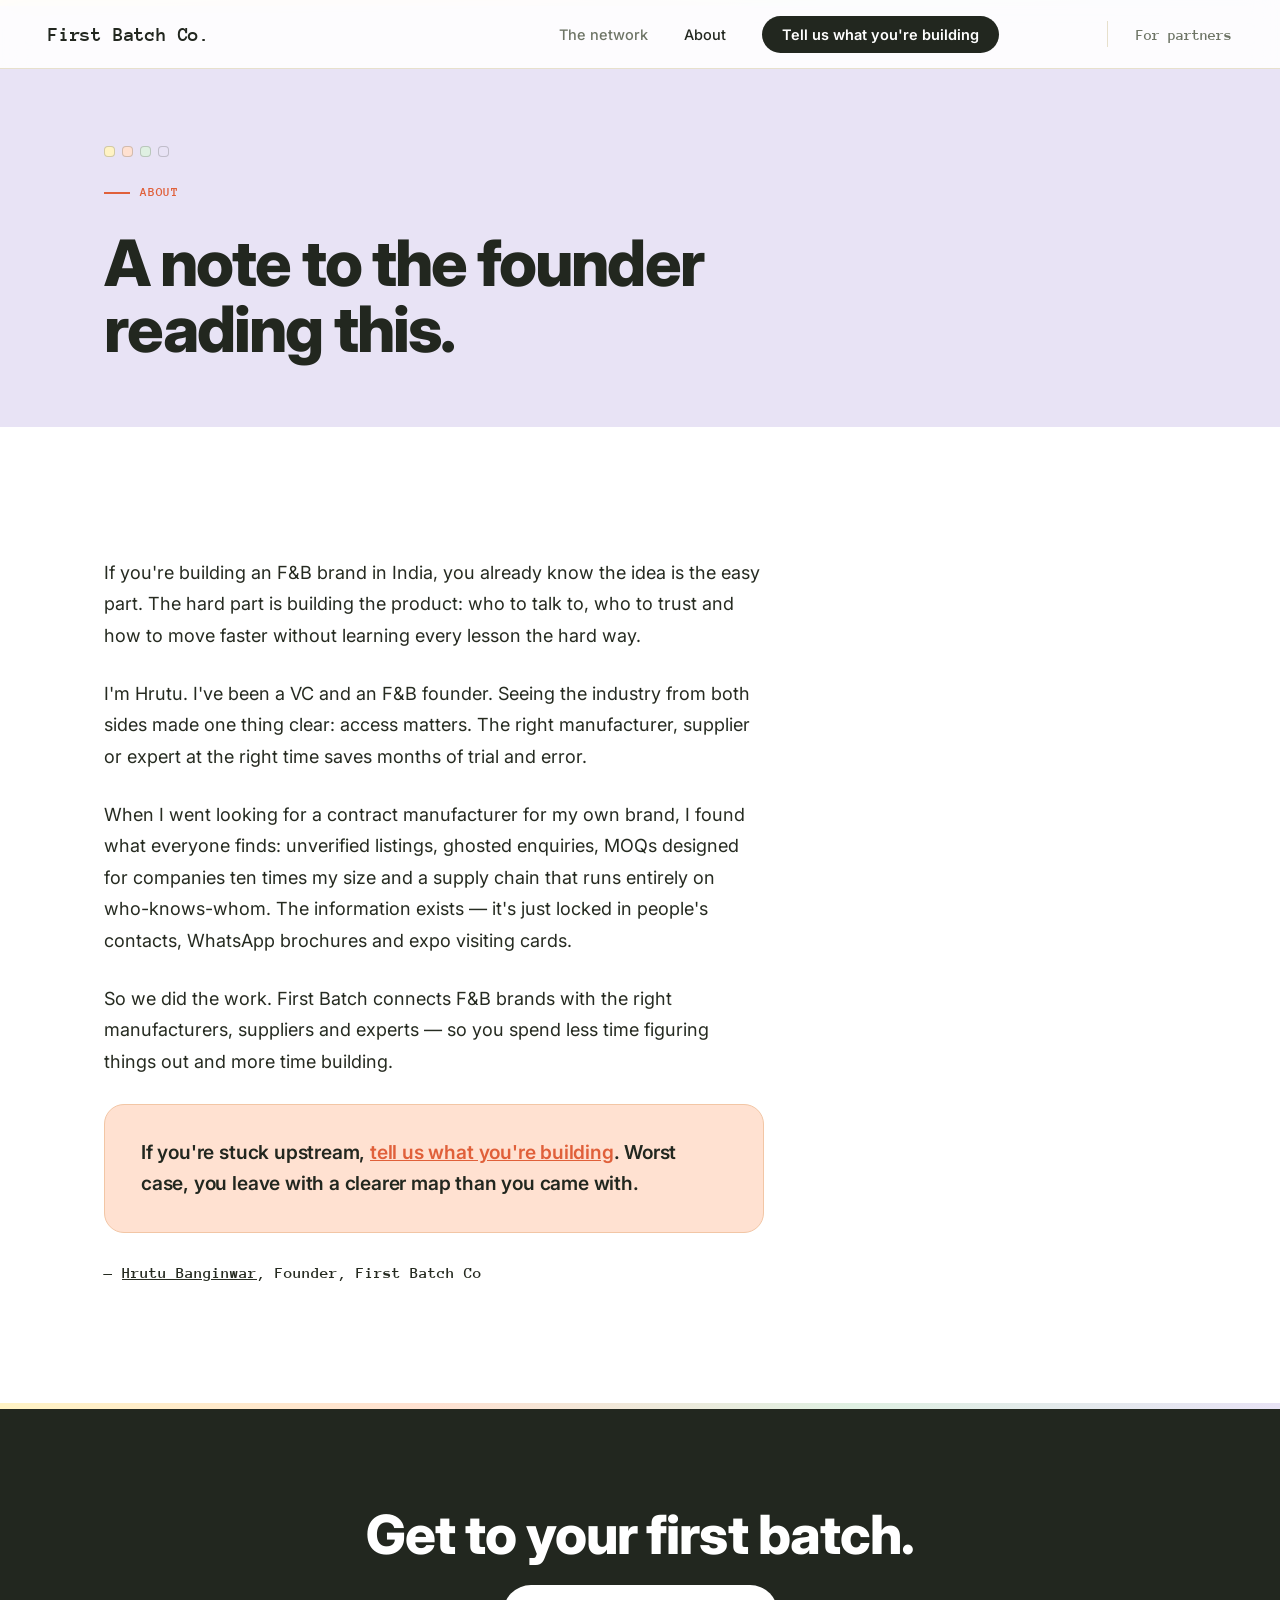
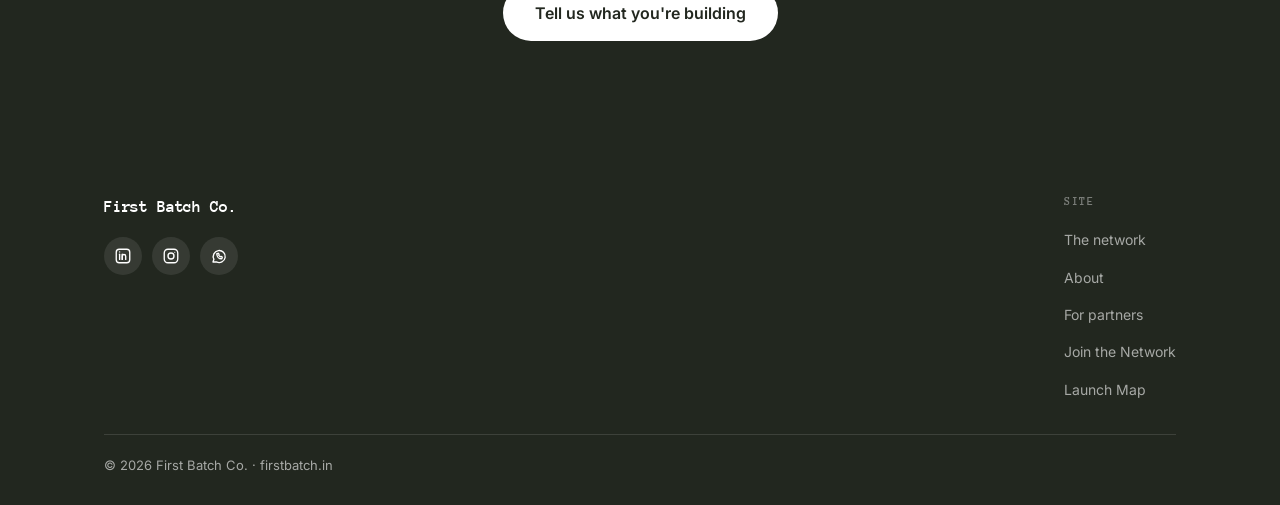
==== commit 74d49c57: "Link Launch Map from the site footer Adds a "Launch Map" link to the footer nav on every page - it w" ====
--- a/about.html
+++ b/about.html
@@ -92,6 +92,7 @@
           <li><a href="about.html">About</a></li>
           <li><a href="partners.html">For partners</a></li>
           <li><a href="join-network.html">Join the Network</a></li>
+          <li><a href="launch-map.html">Launch Map</a></li>
         </ul>
       </div>
     </div>
--- a/style.css
+++ b/style.css
@@ -221,6 +221,13 @@
 .page-hero h1 { font-size: clamp(38px, 5.5vw, 64px); max-width: 820px; }
 .page-hero .hero-sub { margin-bottom: 0; }
 
+/* Launch Map hero specifically: shorter copy than other inner pages
+   (one line of subtext, not three), so it gets a tighter hero rather
+   than inheriting the generic page-hero sizing built for longer copy.
+   Scoped to .lm-hero so About/Network/Partners/Start are untouched. */
+.lm-hero { padding: 120px 0 48px; }
+.lm-hero .hero-sub { max-width: 520px; margin: 16px 0 0; }
+
 /* Wash utilities — each page/section picks one of the four tints
    instead of the whole site sharing a single accent wash. */
 .wash-butter { background: var(--butter) !important; }
@@ -623,7 +630,7 @@
   .hero-art svg { max-width: 300px; }
 }
 
-/* ── LAUNCH MAP (prototype) ───────────────────────────────────── */
+/* ── LAUNCH MAP ───────────────────────────────────────────────── */
 .wrap-narrow { max-width: 820px; }
 .lm-page-bg {
   background:
@@ -633,14 +640,47 @@
     radial-gradient(circle at 95% 95%, rgba(124,107,196,0.14), transparent 45%),
     var(--cream);
 }
-.lm-ingredient-group { margin-bottom: 20px; }
+/* Denser chips for the ingredients step specifically (scoped, not the
+   shared .chip-check used on founder-intake/join-network or the 5-item
+   sales-channels step here, which are fine at the default size). Some
+   categories run 30-50+ ingredients across several groups, so shrinking
+   padding/gap/font lets meaningfully more fit on screen at once. */
+#lm-ingredients-wrap .chip-grid { gap: 6px; }
+#lm-ingredients-wrap .chip-check span { padding: 6px 12px; font-size: 12.5px; }
+
+/* Search box + expand/collapse-all sit above the accordion, one row. */
+.lm-ingredient-toolbar { display: flex; gap: 10px; align-items: center; margin-bottom: 16px; }
+.lm-ingredient-search { flex: 1 1 auto; }
+.lm-ingredient-toggle-all {
+  flex: 0 0 auto; font-size: 12.5px; font-weight: 600; color: var(--text);
+  background: var(--cream); border: 1.5px solid var(--border); border-radius: var(--radius-btn);
+  padding: 10px 14px; cursor: pointer; white-space: nowrap; transition: border-color .15s;
+}
+.lm-ingredient-toggle-all:hover { border-color: var(--black); }
+
+/* Each ingredient group is a native <details> accordion: collapsed by
+   default (except the first), with a running "(N selected)" count in
+   the summary row so a group's contents don't have to stay open just
+   to know something's already checked inside it. */
+.lm-ingredient-group {
+  border: 1px solid var(--border); border-radius: 12px; margin-bottom: 10px; overflow: hidden;
+}
 .lm-ingredient-group-title {
+  list-style: none; cursor: pointer; user-select: none;
   font-family: var(--font-logo); font-size: 12px; font-weight: 700;
-  letter-spacing: 0.05em; text-transform: uppercase; color: var(--muted); margin-bottom: 10px;
-  display: flex; align-items: center; gap: 8px;
-}
+  letter-spacing: 0.05em; text-transform: uppercase; color: var(--text);
+  padding: 12px 14px; display: flex; align-items: center; gap: 8px; background: var(--cream);
+}
+.lm-ingredient-group-title::-webkit-details-marker { display: none; }
 .lm-group-icon { display: inline-flex; width: 18px; height: 18px; flex-shrink: 0; }
 .lm-group-icon svg { width: 100%; height: 100%; }
+.lm-group-name { flex: 1 1 auto; }
+.lm-group-count { font-family: var(--font-body); font-size: 11.5px; font-weight: 500; letter-spacing: normal; text-transform: none; color: var(--muted); }
+.lm-group-count-active { color: var(--accent-mint); font-weight: 700; }
+.lm-group-caret { display: inline-flex; width: 16px; height: 16px; flex-shrink: 0; transition: transform .18s; color: var(--muted); }
+.lm-ingredient-group[open] > .lm-group-caret,
+.lm-ingredient-group[open] .lm-ingredient-group-title .lm-group-caret { transform: rotate(180deg); }
+.lm-ingredient-group .chip-grid { padding: 12px 14px 14px; }
 
 /* Report-section choice (step 1): only 3 options, so these get the
    room the 15-item category grid can't afford, bigger icon, a
@@ -657,6 +697,23 @@
 }
 .lm-report-choice-grid .lm-category-label { font-size: 15.5px; font-weight: 700; line-height: 1.3; }
 .lm-report-choice-grid .lm-category-desc { font-size: 12.5px; line-height: 1.45; color: var(--muted); margin-top: -6px; }
+
+/* "Who makes it?" (business-activity) step only: same chip pattern, but
+   smaller/denser since it's further down the funnel and doesn't need the
+   step-1 real estate. Heading clipped to one line, description clamped to
+   two, so all four options read consistently regardless of copy length. */
+#lm-activity-grid.lm-report-choice-grid { grid-template-columns: repeat(auto-fit, minmax(180px, 1fr)); gap: 12px; }
+#lm-activity-grid.lm-report-choice-grid .lm-category-card { padding: 18px 16px 16px; gap: 10px; border-radius: 14px; }
+#lm-activity-grid.lm-report-choice-grid .lm-category-icon { width: 40px; height: 40px; padding: 9px; }
+#lm-activity-grid.lm-report-choice-grid .lm-category-label {
+  font-size: 14px; line-height: 1.25;
+  white-space: nowrap; overflow: hidden; text-overflow: ellipsis; width: 100%;
+}
+#lm-activity-grid.lm-report-choice-grid .lm-category-desc {
+  font-size: 12px; line-height: 1.4; margin-top: -4px;
+  display: -webkit-box; -webkit-line-clamp: 2; -webkit-box-orient: vertical; overflow: hidden;
+  min-height: calc(12px * 1.4 * 2);
+}
 .lm-report-choice-grid .lm-category-card.selected .lm-category-desc { color: var(--white); opacity: 0.75; }
 
 /* Selected state: keep the pastel background rather than inverting to
@@ -777,11 +834,15 @@
 .lm-category-card.has-photo:hover .lm-category-examples { opacity: 1; }
 .lm-category-card.has-photo:hover .lm-category-label-wrap { opacity: 0; }
 .lm-category-card.has-photo.selected { background-color: var(--black); }
-.lm-category-card.has-photo.selected .lm-category-scrim { background: linear-gradient(to top, rgba(0,0,0,0.88) 0%, rgba(0,0,0,0.25) 45%, transparent 70%); }
+.lm-category-card.has-photo.selected .lm-category-scrim { background: linear-gradient(to top, rgba(0,0,0,0.88) 0%, rgba(0,0,0,0.7) 100%); }
 @media (max-width: 640px) {
   .lm-category-grid { grid-template-columns: repeat(auto-fill, minmax(92px, 1fr)); gap: 6px; }
   .lm-category-card { padding: 10px 6px 7px; gap: 6px; }
-  .lm-category-card.has-photo:hover { transform: scale(1.4); }
+  /* No real hover on touch: a tap latches :hover indefinitely, so the
+     desktop zoom-on-hover would blow the tapped card up over its
+     neighbours and stay stuck. Tapping already selects the category
+     directly, so touch gets no zoom at all. */
+  .lm-category-card.has-photo:hover { transform: none; box-shadow: none; }
   .lm-category-check { width: 18px; height: 18px; top: 5px; right: 5px; }
   .lm-category-check svg { width: 10px; height: 10px; }
 }
@@ -808,6 +869,11 @@
   font-size: 12.5px; font-style: italic; color: var(--muted); padding-left: 18px; position: relative; margin-top: 14px; line-height: 1.5;
 }
 .lm-disclaimer::before { content: "*"; position: absolute; left: 4px; top: -1px; font-style: normal; color: var(--accent); font-size: 15px; }
+/* Parenthetical detail inside a lab-test name, e.g. "(against the specific
+   limit for the declared flour type)". Same italic/muted treatment as
+   .lm-disclaimer, just inline rather than a standalone block, so the actual
+   test name reads first and the caveat doesn't visually compete with it. */
+.lm-test-note { font-size: 0.86em; font-style: italic; color: var(--muted); }
 .lm-section { padding: 30px 0; border-top: 1px solid var(--border); }
 .lm-section:first-of-type { border-top: none; }
 .lm-section h3 { margin-bottom: 14px; }
@@ -821,6 +887,16 @@
 .lm-footer-cta p { color: var(--text); margin-bottom: 16px; }
 .lm-sources { font-size: 13px; color: var(--muted); }
 
+/* Report header (title + Start over) and the bottom action row
+   (Download PDF + Start over again). Once the report renders the
+   wizard card is hidden, so this is the only way back to run the
+   tool again without a full page reload. */
+.lm-report-header { display: flex; align-items: flex-start; justify-content: space-between; gap: 16px; flex-wrap: wrap; }
+.lm-report-header h2 { margin-bottom: 0; }
+.lm-start-over { font-size: 13px; padding: 8px 16px; flex-shrink: 0; }
+.lm-report-actions { display: flex; gap: 10px; flex-wrap: wrap; align-items: center; margin-top: 24px; }
+.lm-report-actions #lm-download-pdf { margin-top: 0; }
+
 /* Table wrap: keeps wide report tables from blowing out the layout on phones */
 .lm-table-wrap { overflow-x: auto; -webkit-overflow-scrolling: touch; margin: 12px 0; border-radius: 12px; }
 .lm-table { width: 100%; min-width: 480px; border-collapse: collapse; font-size: 14px; }
@@ -845,33 +921,35 @@
   content: ''; position: absolute; left: 2px; top: 7px; width: 7px; height: 7px; border-radius: 50%; background: var(--accent-lilac);
 }
 
-/* Step-by-step sequence: numbered circles, rotating through the four brand hues */
-.lm-steps-list { list-style: none; padding: 0; margin: 14px 0; counter-reset: lmstep; }
-.lm-steps-list li {
-  position: relative; padding-left: 46px; margin-bottom: 16px; font-size: 15px; line-height: 1.5; min-height: 30px; display: flex; align-items: center;
-  counter-increment: lmstep;
-}
-.lm-steps-list li::before {
-  content: counter(lmstep); position: absolute; left: 0; top: 0; width: 32px; height: 32px; border-radius: 50%;
-  color: var(--white); font-family: var(--font-logo); font-weight: 700; font-size: 14px; line-height: 32px; text-align: center;
-}
-.lm-steps-list li:nth-child(4n+1)::before { background: var(--accent-butter); }
-.lm-steps-list li:nth-child(4n+2)::before { background: var(--accent-peach); }
-.lm-steps-list li:nth-child(4n+3)::before { background: var(--accent-mint); }
-.lm-steps-list li:nth-child(4n)::before   { background: var(--accent-lilac); }
-
-.lm-claim { background: var(--white); border: 1.5px solid var(--border); border-left: 5px solid var(--accent); border-radius: 14px; padding: 18px 20px; margin-bottom: 14px; box-shadow: var(--shadow); }
-.lm-claim.lm-claim-butter { border-left-color: var(--accent-butter); }
-.lm-claim.lm-claim-peach  { border-left-color: var(--accent-peach); }
-.lm-claim.lm-claim-mint   { border-left-color: var(--accent-mint); }
-.lm-claim.lm-claim-lilac  { border-left-color: var(--accent-lilac); }
-.lm-claim-name { font-weight: 700; font-size: 15px; margin-bottom: 6px; }
-.lm-claim-threshold { font-size: 14px; color: var(--text); margin-bottom: 4px; }
-.lm-claim-sublist { margin-top: 12px; }
-.lm-claim-source { font-size: 12px; color: var(--muted); margin-top: 10px; }
 .lm-personalized { font-size: 14px; background: var(--lilac); border-radius: 10px; padding: 12px 16px; margin: 14px 0; }
 .lm-personalized.lm-blocked { background: var(--peach); margin-top: -8px; margin-bottom: 14px; border-radius: 0 0 10px 10px; font-weight: 600; }
 .lm-personalized.lm-open { background: var(--mint); margin-top: -8px; margin-bottom: 14px; border-radius: 0 0 10px 10px; }
+
+/* Founder-first callout boxes: DO / ACTION NEEDED / DON'T, each a tinted
+   card with a status-emoji title, so the report reads at a glance instead
+   of requiring every line to be read to know what matters. */
+.lm-plain-lead { font-size: 16.5px; line-height: 1.55; margin-bottom: 4px; }
+
+/* Cheat-sheet license summary: one line, no wrap-and-forget paragraph. */
+.lm-cheat-summary { font-size: 16px; font-weight: 600; margin-bottom: 10px; }
+.lm-warning-list { list-style: none; padding: 0; margin: 0 0 12px; }
+.lm-warning-list li { display: flex; align-items: flex-start; gap: 8px; font-size: 14px; font-weight: 600; margin-bottom: 8px; line-height: 1.4; }
+.lm-warning-badge {
+  flex-shrink: 0; display: inline-flex; align-items: center; justify-content: center;
+  width: 18px; height: 18px; border-radius: 4px; background: var(--accent-butter); color: var(--black);
+  font-size: 12px; font-weight: 800; margin-top: 1px;
+}
+/* Required print text called out inline (e.g. "SYNTHETIC - PREPARED
+   FROM ACETIC ACID") - the exact wording gets bold+caps, the rest of
+   the line stays normal case so it's still readable, not shouting. */
+.lm-print-text { font-weight: 700; text-transform: uppercase; letter-spacing: 0.01em; }
+.lm-callout { border-radius: 14px; padding: 18px 20px; margin: 16px 0; }
+.lm-callout-title { font-weight: 700; font-size: 14.5px; margin-bottom: 10px; }
+.lm-callout-do { background: var(--mint); }
+.lm-callout-caution { background: var(--butter); }
+.lm-callout-danger { background: var(--peach); }
+.lm-callout .lm-nice-list { margin: 0; }
+.lm-callout .lm-nice-list li:last-child { margin-bottom: 0; }
 
 /* Report sections. The founder already picked these in step 1, so they
    render stacked and open rather than behind a second picker. A coloured
@@ -977,6 +1055,11 @@
   .lane { grid-template-columns: 1fr; gap: 12px; padding: 36px 0; }
   .hero { padding: 120px 0 40px; }
   .page-hero { padding: 110px 0 32px; }
+  .lm-hero { padding: 96px 0 28px; }
+  .lm-hero .mix-dots { margin-bottom: 10px; }
+  .lm-hero .hero-kicker { margin-bottom: 14px; }
+  .lm-hero h1 { font-size: 28px; }
+  .lm-hero .hero-sub { font-size: 14.5px; margin-top: 10px; }
   .section { padding: 40px 0; }
   .pillar-flow, .proof-grid, .steps { margin-top: 28px; }
   .form-card { padding: 28px 22px; }
